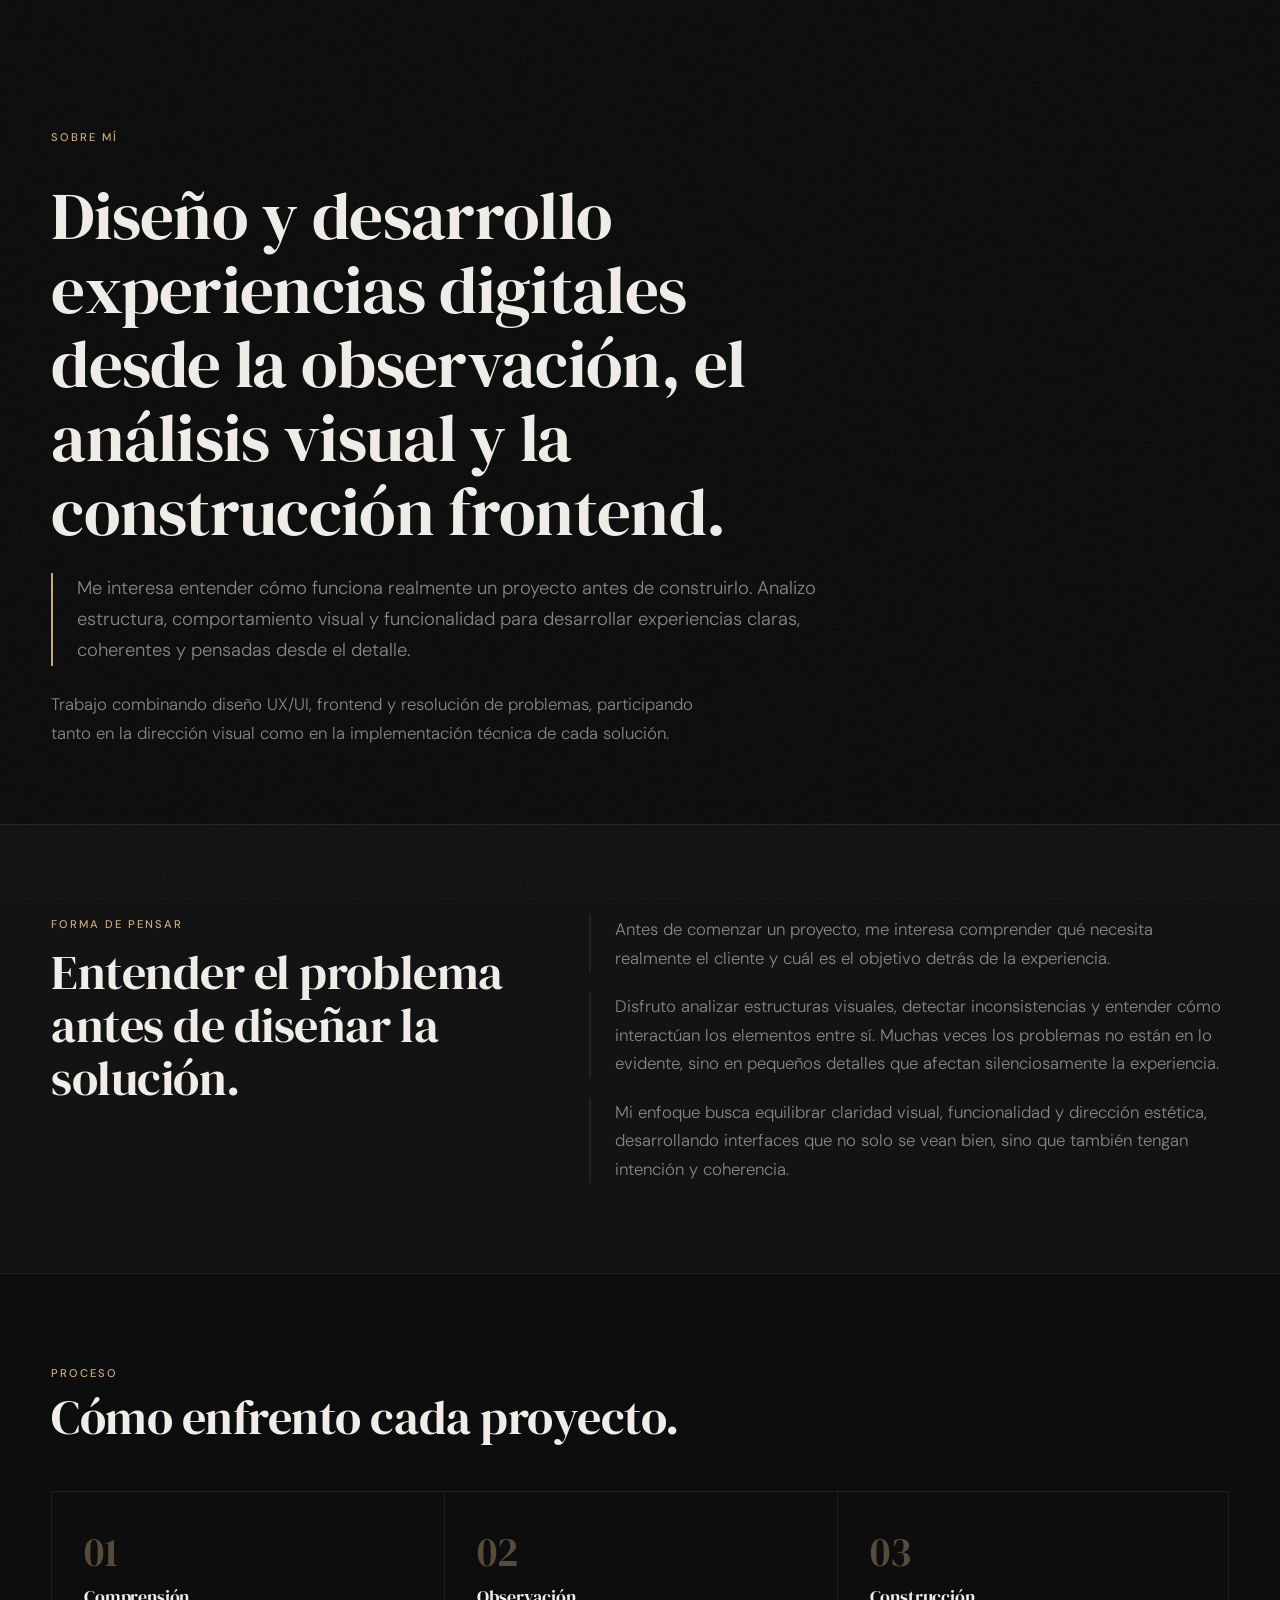
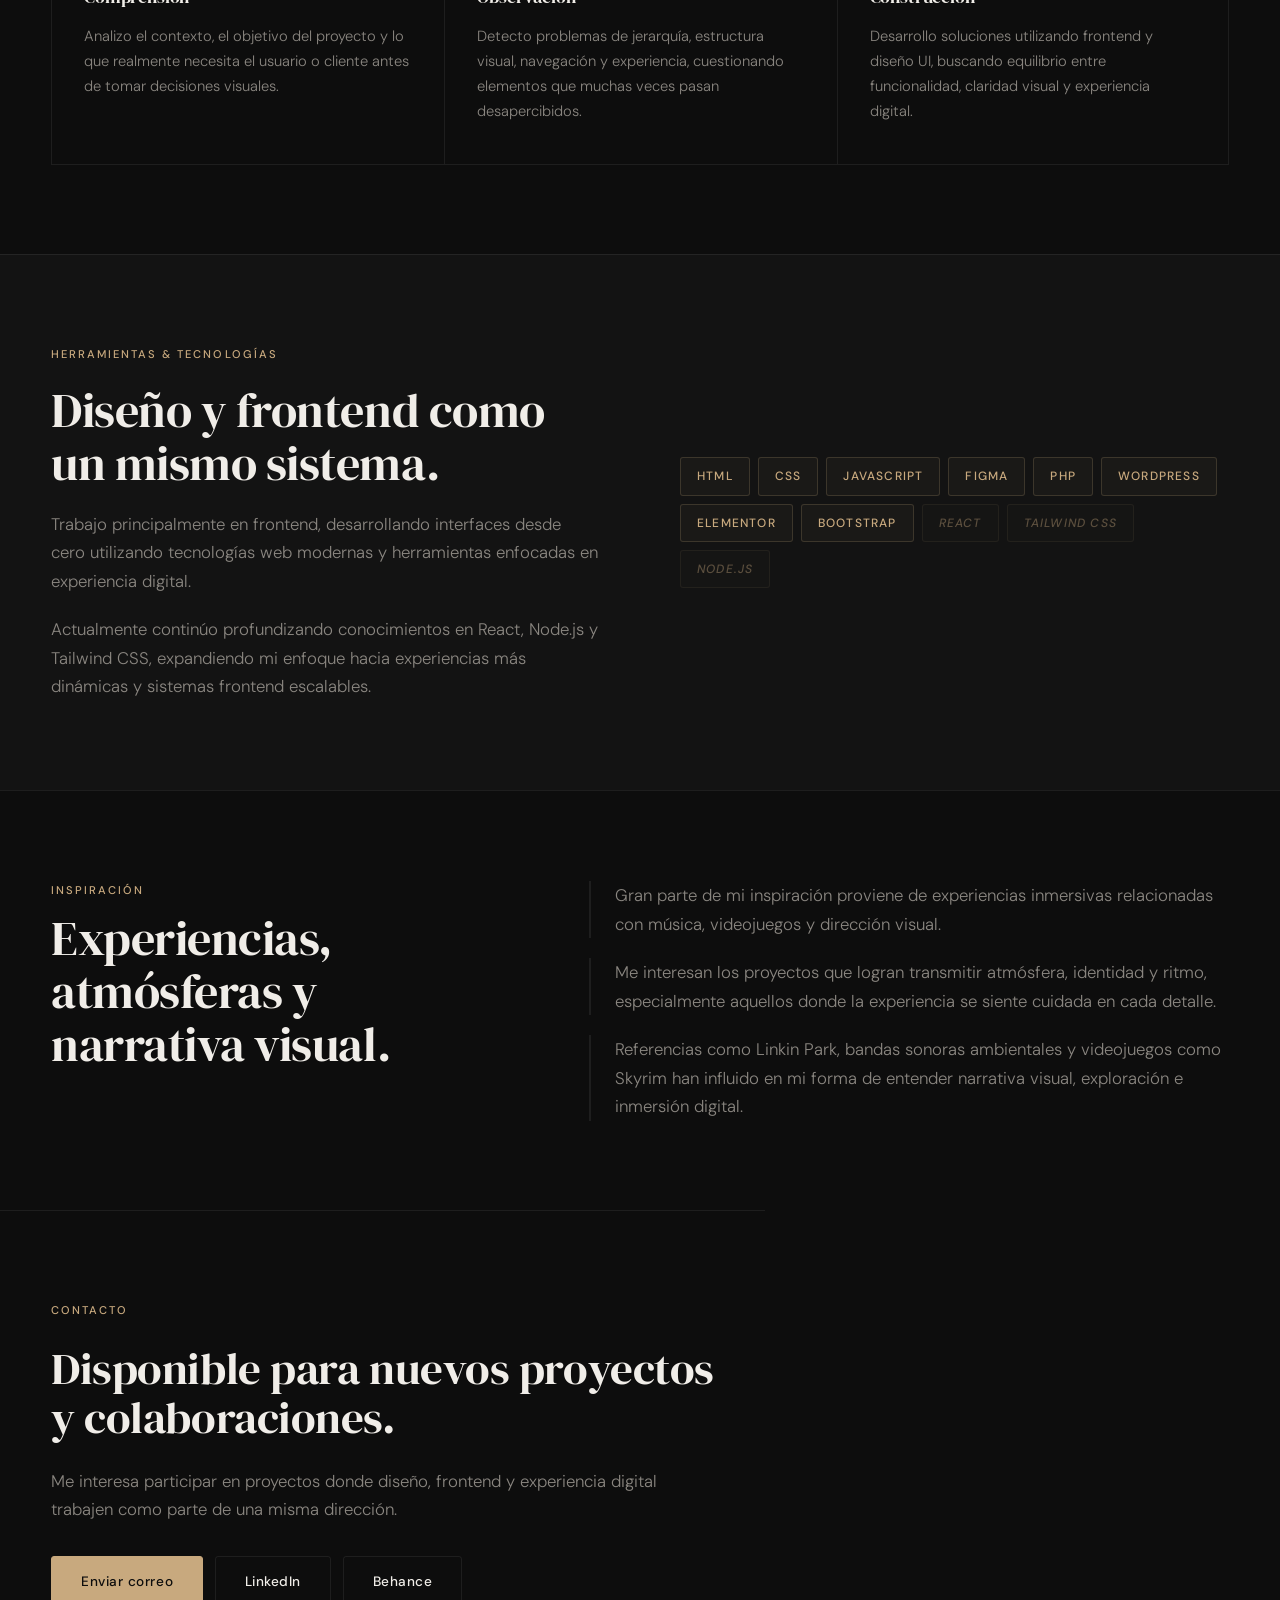
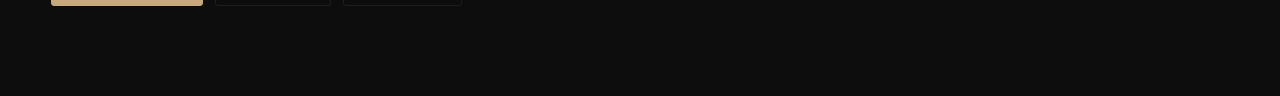
==== about.html @ ab111e28 "about" ====
<!DOCTYPE html>
<html lang="es">

<head>
    <meta charset="UTF-8">
    <meta name="viewport" content="width=device-width, initial-scale=1.0">
    <title>Sobre mí — Tu nombre</title>
    <link rel="preconnect" href="https://fonts.googleapis.com">
    <link rel="stylesheet" href="styles.css">
</head>

<body>

    <!-- NAV (el tuyo) -->

    <main class="about-page">

        <!-- ── HERO ───────────────────────────────────── -->
        <section class="about-hero">
            <div class="about-hero-top">
                <p class="small reveal">Sobre mí</p>
            </div>
            <div class="about-hero-grid">
                <div class="about-hero-content reveal" data-delay="1">
                    <h1>
                        Diseño y desarrollo experiencias digitales desde la observación,
                        el análisis visual y la construcción frontend.
                    </h1>
                    <p class="about-intro">
                        Me interesa entender cómo funciona realmente un proyecto antes de construirlo.
                        Analizo estructura, comportamiento visual y funcionalidad para desarrollar
                        experiencias claras, coherentes y pensadas desde el detalle.
                    </p>
                    <p>
                        Trabajo combinando diseño UX/UI, frontend y resolución de problemas,
                        participando tanto en la dirección visual como en la implementación técnica
                        de cada solución.
                    </p>
                </div>
            </div>
        </section>

        <!-- ── MANIFESTO ──────────────────────────────── -->
        <section class="about-manifesto section-wide">
            <div class="manifesto-grid">
                <div class="manifesto-left reveal">
                    <p class="small">Forma de pensar</p>
                    <h2>Entender el problema antes de diseñar la solución.</h2>
                </div>
                <div class="manifesto-right reveal" data-delay="2">
                    <p>
                        Antes de comenzar un proyecto, me interesa comprender qué necesita realmente
                        el cliente y cuál es el objetivo detrás de la experiencia.
                    </p>
                    <p>
                        Disfruto analizar estructuras visuales, detectar inconsistencias y entender
                        cómo interactúan los elementos entre sí. Muchas veces los problemas no están
                        en lo evidente, sino en pequeños detalles que afectan silenciosamente la experiencia.
                    </p>
                    <p>
                        Mi enfoque busca equilibrar claridad visual, funcionalidad y dirección estética,
                        desarrollando interfaces que no solo se vean bien, sino que también tengan
                        intención y coherencia.
                    </p>
                </div>
            </div>
        </section>

        <!-- ── PROCESO ────────────────────────────────── -->
        <section class="about-process section-wide">
            <div class="process-header reveal">
                <p class="small">Proceso</p>
                <h2>Cómo enfrento cada proyecto.</h2>
            </div>
            <div class="process-grid">
                <div class="process-card reveal">
                    <span class="process-number">01</span>
                    <h3>Comprensión</h3>
                    <p>
                        Analizo el contexto, el objetivo del proyecto y lo que realmente necesita
                        el usuario o cliente antes de tomar decisiones visuales.
                    </p>
                </div>
                <div class="process-card reveal" data-delay="1">
                    <span class="process-number">02</span>
                    <h3>Observación</h3>
                    <p>
                        Detecto problemas de jerarquía, estructura visual, navegación y experiencia,
                        cuestionando elementos que muchas veces pasan desapercibidos.
                    </p>
                </div>
                <div class="process-card reveal" data-delay="2">
                    <span class="process-number">03</span>
                    <h3>Construcción</h3>
                    <p>
                        Desarrollo soluciones utilizando frontend y diseño UI, buscando equilibrio
                        entre funcionalidad, claridad visual y experiencia digital.
                    </p>
                </div>
            </div>
        </section>

        <!-- ── TECH ───────────────────────────────────── -->
        <section class="about-tech section-wide">
            <div class="tech-layout">
                <div class="tech-copy reveal">
                    <p class="small">Herramientas & tecnologías</p>
                    <h2>Diseño y frontend como un mismo sistema.</h2>
                    <p>
                        Trabajo principalmente en frontend, desarrollando interfaces desde cero
                        utilizando tecnologías web modernas y herramientas enfocadas en experiencia digital.
                    </p>
                    <p>
                        Actualmente continúo profundizando conocimientos en React, Node.js y Tailwind CSS,
                        expandiendo mi enfoque hacia experiencias más dinámicas y sistemas frontend escalables.
                    </p>
                </div>
                <div class="tech-stack reveal" data-delay="2">
                    <div class="tech-item">HTML</div>
                    <div class="tech-item">CSS</div>
                    <div class="tech-item">JavaScript</div>
                    <div class="tech-item">Figma</div>
                    <div class="tech-item">PHP</div>
                    <div class="tech-item">WordPress</div>
                    <div class="tech-item">Elementor</div>
                    <div class="tech-item">Bootstrap</div>
                    <div class="tech-item tech-item--soon">React</div>
                    <div class="tech-item tech-item--soon">Tailwind CSS</div>
                    <div class="tech-item tech-item--soon">Node.js</div>
                </div>
            </div>
        </section>

        <!-- ── INSPIRACIÓN ────────────────────────────── -->
        <section class="about-inspiration section-wide">
            <div class="inspiration-grid">
                <div class="inspiration-copy reveal">
                    <p class="small">Inspiración</p>
                    <h2>Experiencias, atmósferas y narrativa visual.</h2>
                </div>
                <div class="inspiration-text reveal" data-delay="2">
                    <p>
                        Gran parte de mi inspiración proviene de experiencias inmersivas relacionadas
                        con música, videojuegos y dirección visual.
                    </p>
                    <p>
                        Me interesan los proyectos que logran transmitir atmósfera, identidad y ritmo,
                        especialmente aquellos donde la experiencia se siente cuidada en cada detalle.
                    </p>
                    <p>
                        Referencias como Linkin Park, bandas sonoras ambientales y videojuegos como Skyrim
                        han influido en mi forma de entender narrativa visual, exploración e inmersión digital.
                    </p>
                </div>
            </div>
        </section>

        <!-- ── CONTACTO ───────────────────────────────── -->
        <section class="about-contact section-narrow" id="contacto">
            <p class="small reveal">Contacto</p>
            <h2 class="reveal" data-delay="1">
                Disponible para nuevos proyectos y colaboraciones.
            </h2>
            <p class="reveal" data-delay="2">
                Me interesa participar en proyectos donde diseño, frontend y experiencia digital
                trabajen como parte de una misma dirección.
            </p>
            <div class="contact-links reveal" data-delay="3">
                <a href="mailto:tuemail@mail.com" class="btn">Enviar correo</a>
                <a href="#" class="btn btn-ghost">LinkedIn</a>
                <a href="#" class="btn btn-ghost">Behance</a>
            </div>
        </section>

    </main>

    <!-- FOOTER (el tuyo) -->

    <script src="about.js"></script>
    <script src="script.js"></script>
</body>

</html>
---- styles.css ----
@import url('https://fonts.googleapis.com/css2?family=DM+Sans:ital,opsz,wght@0,9..40,300;0,9..40,400;0,9..40,500;1,9..40,300&family=DM+Serif+Display:ital@0;1&display=swap');

/* ── TOKENS ─────────────────────────────────────────── */
:root {
    --bg: #0d0d0d;
    --surface: #131313;
    --surface-2: #1a1a1a;
    --border: rgba(255, 255, 255, 0.07);
    --text: #f0ede8;
    --text-muted: #8a8680;
    --text-dim: #4a4745;
    --accent: #d4c5a9;
    /* warm parchment */
    --accent-2: #c8a97e;
    /* gold */
    --accent-hot: #e8d5a3;
    --serif: 'DM Serif Display', Georgia, serif;
    --sans: 'DM Sans', system-ui, sans-serif;
    --gap: clamp(4rem, 8vw, 9rem);
    --container: min(1200px, 92vw);
    --radius: 3px;
    --ease: cubic-bezier(0.16, 1, 0.3, 1);
}

/* ── RESET ───────────────────────────────────────────── */
*,
*::before,
*::after {
    box-sizing: border-box;
    margin: 0;
    padding: 0;
}

html {
    font-size: 16px;
    scroll-behavior: smooth;
    -webkit-font-smoothing: antialiased;
}

body {
    background-color: var(--bg);
    color: var(--text);
    font-family: var(--sans);
    font-weight: 300;
    line-height: 1.7;
    overflow-x: hidden;
}

/* Grain overlay — adds tactile depth */
body::before {
    content: '';
    position: fixed;
    inset: 0;
    background-image: url("data:image/svg+xml,%3Csvg viewBox='0 0 256 256' xmlns='http://www.w3.org/2000/svg'%3E%3Cfilter id='noise'%3E%3CfeTurbulence type='fractalNoise' baseFrequency='0.9' numOctaves='4' stitchTiles='stitch'/%3E%3C/filter%3E%3Crect width='100%25' height='100%25' filter='url(%23noise)' opacity='1'/%3E%3C/svg%3E");
    opacity: 0.028;
    pointer-events: none;
    z-index: 9999;
}

/* ── TYPOGRAPHY ──────────────────────────────────────── */
h1,
h2,
h3 {
    font-family: var(--serif);
    font-weight: 400;
    line-height: 1.1;
    letter-spacing: -0.01em;
}

h1 {
    font-size: clamp(2.4rem, 5.5vw, 4.2rem);
    color: var(--text);
}

h2 {
    font-size: clamp(2rem, 4vw, 3rem);
    color: var(--text);
}

h3 {
    font-size: clamp(1.4rem, 2.5vw, 1.9rem);
}

p {
    font-size: clamp(0.95rem, 1.5vw, 1.05rem);
    color: var(--text-muted);
    max-width: 60ch;
}

.small {
    font-family: var(--sans);
    font-size: 0.7rem;
    font-weight: 500;
    letter-spacing: 0.18em;
    text-transform: uppercase;
    color: var(--accent-2);
}

a {
    color: inherit;
    text-decoration: none;
}

/* ── BUTTONS ─────────────────────────────────────────── */
.btn {
    display: inline-flex;
    align-items: center;
    gap: 0.5rem;
    padding: 0.8rem 1.8rem;
    font-family: var(--sans);
    font-size: 0.85rem;
    font-weight: 500;
    letter-spacing: 0.04em;
    background: var(--accent-2);
    color: var(--bg);
    border: 1px solid var(--accent-2);
    border-radius: var(--radius);
    cursor: pointer;
    transition: background 0.25s var(--ease), color 0.25s var(--ease), transform 0.2s var(--ease), box-shadow 0.25s var(--ease);
    white-space: nowrap;
    cursor: none;
}

.btn:hover {
    background: var(--accent-hot);
    border-color: var(--accent-hot);
    transform: translateY(-1px);
    box-shadow: 0 8px 24px rgba(200, 169, 126, 0.2);
}

.btn-ghost {
    background: transparent;
    color: var(--text);
    border-color: var(--border);
}

.btn-ghost:hover {
    background: var(--surface-2);
    border-color: var(--text-dim);
    color: var(--text);
    box-shadow: none;
}

/* ── HERO ────────────────────────────────────────────── */
.hero {
    min-height: 100svh;
    display: grid;
    grid-template-columns: 1fr 1fr;
    align-items: center;
    gap: 4rem;
    padding: clamp(5rem, 10vh, 8rem) calc((100vw - var(--container)) / 2);
    padding-left: max(4vw, calc((100vw - var(--container)) / 2));
    padding-right: max(4vw, calc((100vw - var(--container)) / 2));
    position: relative;
    overflow: hidden;
}

/* Subtle radial glow top-left */
.hero::after {
    content: '';
    position: absolute;
    top: -20%;
    left: -10%;
    width: 70%;
    height: 70%;
    background: radial-gradient(ellipse at center, rgba(200, 169, 126, 0.06) 0%, transparent 65%);
    pointer-events: none;
}

.hero-left {
    display: flex;
    flex-direction: column;
    gap: 2rem;
    position: relative;
    z-index: 1;
    animation: fadeUp 0.9s var(--ease) both;
}

.tag {
    display: inline-block;
    font-size: 0.72rem;
    font-weight: 500;
    letter-spacing: 0.14em;
    text-transform: uppercase;
    color: var(--accent-2);
    padding: 0.4rem 0.9rem;
    border: 1px solid rgba(200, 169, 126, 0.3);
    border-radius: 2px;
    width: fit-content;
    animation: fadeUp 0.9s 0.1s var(--ease) both;
}

.hero-left h1 {
    animation: fadeUp 0.9s 0.2s var(--ease) both;
}

/* The → arrow in h1 — accent color */
.hero-left h1 .arrow,
.hero h1 {
    color: var(--text);
}

.hero-desc {
    font-size: clamp(0.95rem, 1.4vw, 1.05rem);
    line-height: 1.75;
    color: var(--text-muted);
    max-width: 48ch;
    animation: fadeUp 0.9s 0.3s var(--ease) both;
}

.hero-cta {
    display: flex;
    flex-wrap: wrap;
    gap: 0.75rem;
    animation: fadeUp 0.9s 0.4s var(--ease) both;
}

/* Hero right — abstract visual grid */

/* =========================================
   HERO RIGHT
========================================= */

.hero-right {
    position: relative;
    height: 520px;

    display: flex;
    align-items: center;
    justify-content: center;

    overflow: hidden;
}

/* =========================================
   SYSTEM CONTAINER
========================================= */

.hero-system {
    position: relative;

    width: 100%;
    max-width: 560px;
    height: 460px;

    border: 1px solid rgba(255, 255, 255, .06);

    background:
        linear-gradient(180deg,
            rgba(255, 255, 255, .02),
            rgba(255, 255, 255, .005));

    overflow: hidden;

    cursor: pointer;

    transition:
        border-color .8s ease,
        background .8s ease;
}

/* =========================================
   GRID
========================================= */

.system-grid {
    position: absolute;
    inset: 0;

    background:
        linear-gradient(var(--border) 1px, transparent 1px),
        linear-gradient(90deg, var(--border) 1px, transparent 1px);

    background-size: 42px 42px;

    opacity: .18;

    transition: opacity .8s ease;
    cursor: none;
}

/* =========================================
   GUIDES
========================================= */

.guide {
    position: absolute;

    opacity: 0;

    transition:
        opacity .8s ease,
        transform .8s ease;
}

/* HORIZONTAL */

.horizontal {
    top: 92px;
    left: 0;

    width: 100%;
    height: 1px;

    background:
        linear-gradient(90deg,
            transparent,
            rgba(200, 169, 126, .5),
            transparent);

    transform: scaleX(.3);
}

/* VERTICAL */

.vertical {
    top: 0;
    left: 52%;

    width: 1px;
    height: 100%;

    background:
        linear-gradient(transparent,
            rgba(200, 169, 126, .45),
            transparent);

    transform: scaleY(.3);
}

/* =========================================
   MODULES
========================================= */

.module {
    position: absolute;

    border: 1px solid rgba(255, 255, 255, .09);

    background:
        linear-gradient(180deg,
            rgba(255, 255, 255, .04),
            rgba(255, 255, 255, .015));

    backdrop-filter: blur(10px);

    box-shadow:
        0 20px 40px rgba(0, 0, 0, .25);

    transition:
        transform 1s cubic-bezier(.22, 1, .36, 1),
        width 1s cubic-bezier(.22, 1, .36, 1),
        height 1s cubic-bezier(.22, 1, .36, 1),
        border-color .8s ease,
        opacity .8s ease;
}

/* INTERNAL UI LINE */

.module span {
    position: absolute;

    left: 14px;
    right: 14px;
    top: 16px;

    height: 1px;

    background: rgba(255, 255, 255, .12);
}

/* =========================================
   CHAOTIC STATE
========================================= */

/* MAIN BLOCK */

.module-1 {
    width: 260px;
    height: 90px;

    top: 70px;
    left: 80px;

    transform:
        rotate(-11deg) translate(30px, -10px);
    cursor: none;
}

/* FLOATING CARD */

.module-2 {
    width: 150px;
    height: 60px;

    top: 210px;
    left: 320px;

    transform:
        rotate(14deg) translate(20px, -25px);
    cursor: none;
}

/* BROKEN SIDEBAR */

.module-3 {
    width: 90px;
    height: 220px;

    top: 120px;
    left: 120px;

    transform:
        rotate(8deg) translate(-20px, 30px);
    cursor: none;
}

/* RANDOM ELEMENT */

.module-4 {
    width: 200px;
    height: 70px;

    bottom: 50px;
    right: 90px;

    transform:
        rotate(-16deg) translate(20px, 20px);
    cursor: none;
}

/* =========================================
   LABEL
========================================= */

.system-label {
    position: absolute;

    bottom: 24px;
    left: 24px;

    font-size: .72rem;
    letter-spacing: .18em;

    color: rgba(255, 255, 255, .2);

    font-family: monospace;

    opacity: 0;

    transform: translateY(10px);

    transition:
        opacity .8s ease,
        transform .8s ease;
    cursor: none;
}

/* =========================================
   HOVER = STRUCTURE FOUND
========================================= */

.hero-system:hover {
    border-color: rgba(200, 169, 126, .15);

    background:
        linear-gradient(180deg,
            rgba(255, 255, 255, .03),
            rgba(255, 255, 255, .01));
}

/* GRID STRONGER */

.hero-system:hover .system-grid {
    opacity: .42;
}

/* GUIDES APPEAR */

.hero-system:hover .guide {
    opacity: 1;
}

.hero-system:hover .horizontal {
    transform: scaleX(1);
}

.hero-system:hover .vertical {
    transform: scaleY(1);
}

/* =========================================
   ORDERED STATE
========================================= */

/* HEADER */

.hero-system:hover .module-1 {
    width: 320px;
    height: 70px;

    top: 60px;
    left: 60px;

    transform:
        rotate(0deg) translate(0, 0);
}

/* CONTENT */

.hero-system:hover .module-2 {
    width: 220px;
    height: 120px;

    top: 170px;
    left: 180px;

    transform:
        rotate(0deg) translate(0, 0);
}

/* SIDEBAR */

.hero-system:hover .module-3 {
    width: 90px;
    height: 220px;

    top: 133px;
    left: 60px;

    transform:
        rotate(0deg) translate(0, 0);
}

/* FOOTER */

.hero-system:hover .module-4 {
    width: 340px;
    height: 50px;

    bottom: 60px;
    left: 60px;

    transform:
        rotate(0deg) translate(0, 0);
}

/* CLEAN STRUCTURE */

.hero-system:hover .module {
    border-color: rgba(200, 169, 126, .18);
}

/* LABEL */

.hero-system:hover .system-label {
    opacity: 1;
    transform: translateY(0);
}

/* =========================================
   GLOW
========================================= */

.hero-system::before {
    content: '';

    position: absolute;

    width: 320px;
    height: 320px;

    top: 50%;
    left: 50%;

    transform: translate(-50%, -50%);

    background:
        radial-gradient(rgba(200, 169, 126, .08),
            transparent 72%);

    filter: blur(50px);

    pointer-events: none;
}

/* ── STATEMENT ───────────────────────────────────────── */
.statement {
    padding: clamp(4rem, 6vw, 6rem) max(4vw, calc((100vw - var(--container)) / 2));
    border-top: 1px solid var(--border);
    border-bottom: 1px solid var(--border);
    position: relative;
    overflow: hidden;
}

.statement::before {
    content: '"';
    position: absolute;
    left: max(2vw, calc((100vw - var(--container)) / 2));
    top: -0.5rem;
    font-family: var(--serif);
    font-size: 12rem;
    color: var(--surface-2);
    line-height: 1;
    pointer-events: none;
    z-index: 0;
}

.statement p {
    font-family: var(--serif);
    font-style: italic;
    font-size: clamp(1.6rem, 3.5vw, 2.6rem);
    color: var(--text);
    max-width: 49ch;
    line-height: 1.3;
    position: relative;
    z-index: 1;
}

/* ── CASES ───────────────────────────────────────────── */
/* ── CASES ───────────────────────────────────────────── */
.cases {
    padding: var(--gap) max(4vw, calc((100vw - var(--container)) / 2));
}

.cases-header {
    display: flex;
    flex-direction: column;
    gap: 0.5rem;
    margin-bottom: 3.5rem;
    padding-bottom: 2rem;
    border-bottom: 1px solid var(--border);
}

.case {
    display: grid;
    grid-template-columns: 1fr 2fr 1fr;
    align-items: center;
    gap: 2rem;
    padding: 3rem 0;
    border-bottom: 1px solid var(--border);
    cursor: default;
    transition: background 0.25s var(--ease);
    position: relative;
    cursor: none;
}

.case::before {
    content: '';
    position: absolute;
    inset: 0;
    background: linear-gradient(90deg, transparent, var(--surface) 30%, var(--surface) 70%, transparent);
    opacity: 0;
    transition: opacity 0.3s var(--ease);
    pointer-events: none;
}

.case:hover::before {
    opacity: 1;
}

/* ── META ──────────────────────────────────────────────── */
.case-meta {
    display: flex;
    flex-direction: column;
    gap: 0.5rem;
}

.case-tag {
    font-size: 0.68rem;
    font-weight: 500;
    letter-spacing: 0.14em;
    text-transform: uppercase;
    color: var(--text-dim);
}

.case-meta h3 {
    color: var(--text);
    transition: color 0.2s;
}

.case:hover .case-meta h3 {
    color: var(--accent-2);
}

/* ── VISUAL (cover + desc) ─────────────────────────────── */
.case-visual {
    display: flex;
    flex-direction: column;
    gap: 1rem;
}

/* Portada */
.case-cover {
    width: 100%;
    aspect-ratio: 16 / 7;
    overflow: hidden;
    border: 1px solid var(--border);
    opacity: 0.7;
    transition: opacity 0.4s var(--ease);
}

.case-cover img {
    width: 100%;
    height: 100%;
    object-fit: cover;
    display: block;
    transition: transform 0.6s var(--ease), filter 0.4s var(--ease);
    filter: grayscale(20%);
    cursor: none;
}

.case:hover .case-cover {
    opacity: 1;
}

.case:hover .case-cover img {
    transform: scale(1.03);
    filter: grayscale(0%);
}

/* Descripción */
.case-desc p {
    font-size: 0.95rem;
    line-height: 1.65;
    color: var(--text-muted);
    max-width: 45ch;
}

/* ── LINK ──────────────────────────────────────────────── */
.case-link {
    text-align: right;
}

.case-link a {
    font-size: 0.88rem;
    font-weight: 500;
    color: var(--text-muted);
    letter-spacing: 0.04em;
    position: relative;
    transition: color 0.2s var(--ease);
    padding-bottom: 2px;
    cursor: none;
}

.case-link a::after {
    content: '';
    position: absolute;
    bottom: 0;
    left: 0;
    width: 0;
    height: 1px;
    background: var(--accent-2);
    transition: width 0.3s var(--ease);
}

.case:hover .case-link a {
    color: var(--accent-2);
}

.case:hover .case-link a::after {
    width: 100%;
}

/* ── COUNTERS ──────────────────────────────────────────── */
.cases article:nth-child(2) .case-tag::before {
    content: '01 · ';
}

.cases article:nth-child(3) .case-tag::before {
    content: '02 · ';
}

.cases article:nth-child(4) .case-tag::before {
    content: '03 · ';
}

.cases article:nth-child(5) .case-tag::before {
    content: '04 · ';
}


/* ── PROFILE (unifica about / method / skills / contact) ── */

.profile {
    padding: var(--gap) max(4vw, calc((100vw - var(--container)) / 2));
    border-top: 1px solid var(--border);
}

/* ── GRID BENTO ─────────────────────────────────────────── */
.profile-grid {
    display: grid;
    grid-template-columns: 1.4fr 1fr;
    grid-template-rows: auto auto;
    gap: 1px;
    /* gap = borde compartido */
    border: 1px solid var(--border);
}

.profile-card {
    padding: 2rem;
    border: 0 solid var(--border);
    position: relative;
    transition: background 0.25s var(--ease);
}

.profile-card:hover {
    background: var(--surface);
}

/* Separadores internos via outline en lugar de margin/gap */
.profile-bio {
    border-right: 1px solid var(--border);
    border-bottom: 1px solid var(--border);
}

.profile-method {
    border-bottom: 1px solid var(--border);
}

.profile-skills {
    border-right: 1px solid var(--border);
}

/* profile-contact: sin borde extra, queda en esquina inferior derecha */

/* ── LABEL PEQUEÑO ──────────────────────────────────────── */
.card-label {
    display: block;
    font-size: 0.68rem;
    font-weight: 500;
    letter-spacing: 0.14em;
    text-transform: uppercase;
    color: var(--text-dim);
    margin-bottom: 0.5rem;
}

/* ── TIPOGRAFÍA INTERNA ─────────────────────────────────── */
.profile-card h2 {
    margin-bottom: 1rem;
}

.profile-card h3 {
    margin-bottom: 0.75rem;
}

.profile-card p {
    font-size: 0.95rem;
    line-height: 1.7;
    color: var(--text-muted);
    max-width: 44ch;
}

.profile-card p+p {
    margin-top: 0.75rem;
}

/* ── LINK DE TARJETA ────────────────────────────────────── */
.card-link {
    display: inline-block;
    margin-top: 1.25rem;
    font-size: 0.82rem;
    font-weight: 500;
    letter-spacing: 0.04em;
    color: var(--text-muted);
    position: relative;
    padding-bottom: 2px;
    transition: color 0.2s var(--ease);
    cursor: none;
}

.card-link::after {
    content: '';
    position: absolute;
    bottom: 0;
    left: 0;
    width: 0;
    height: 1px;
    background: var(--accent-2);
    transition: width 0.3s var(--ease);
}

.profile-card:hover .card-link {
    color: var(--accent-2);
}

.profile-card:hover .card-link::after {
    width: 100%;
}

/* ── SKILLS LIST ────────────────────────────────────────── */
.profile-skills-list {
    list-style: none;
    display: flex;
    flex-wrap: wrap;
    gap: 0.5rem;
    margin-top: 0.5rem;
}

.profile-skills-list li {
    font-size: 0.75rem;
    font-weight: 500;
    letter-spacing: 0.1em;
    text-transform: uppercase;
    color: var(--accent-2);
    padding: 0.4rem 0.9rem;
    border: 1px solid rgba(200, 169, 126, 0.2);
    border-radius: var(--radius);
    background: rgba(200, 169, 126, 0.04);
    transition: background 0.2s, border-color 0.2s;
}

.profile-skills-list li:hover {
    background: rgba(200, 169, 126, 0.1);
    border-color: rgba(200, 169, 126, 0.5);
}

/* Skills "próximamente" — tono más apagado */
.profile-skills-soon li {
    opacity: 0.5;
    font-style: italic;
}

/* ── CONTACT ────────────────────────────────────────────── */
.profile-contact-links {
    display: flex;
    flex-wrap: wrap;
    gap: 0.75rem;
    margin-top: 1.25rem;
}

/* ── RESPONSIVE ─────────────────────────────────────────── */
@media (max-width: 720px) {
    .profile-grid {
        grid-template-columns: 1fr;
    }

    .profile-bio,
    .profile-method,
    .profile-skills {
        border-right: none;
        border-bottom: 1px solid var(--border);
    }
}


/* ── SCROLL REVEAL ───────────────────────────────────── */
.reveal {
    opacity: 0;
    transform: translateY(24px);
    transition: opacity 0.7s var(--ease), transform 0.7s var(--ease);
}

.reveal.visible {
    opacity: 1;
    transform: none;
}

/* ── ANIMATIONS ──────────────────────────────────────── */
@keyframes fadeUp {
    from {
        opacity: 0;
        transform: translateY(20px);
    }

    to {
        opacity: 1;
        transform: none;
    }
}

@keyframes fadeIn {
    from {
        opacity: 0;
    }

    to {
        opacity: 1;
    }
}

@keyframes float {

    0%,
    100% {
        transform: rotate(6deg) translateY(0);
    }

    50% {
        transform: rotate(6deg) translateY(-10px);
    }
}

@keyframes pulse {

    0%,
    100% {
        opacity: 1;
        transform: scale(1);
    }

    50% {
        opacity: 0.4;
        transform: scale(0.75);
    }
}

/* ── SELECTION ───────────────────────────────────────── */
::selection {
    background: rgba(200, 169, 126, 0.25);
    color: var(--text);
}

/* ── SCROLLBAR ───────────────────────────────────────── */
::-webkit-scrollbar {
    width: 6px;
}

::-webkit-scrollbar-track {
    background: var(--bg);
}

::-webkit-scrollbar-thumb {
    background: var(--surface-2);
    border-radius: 3px;
}

::-webkit-scrollbar-thumb:hover {
    background: var(--text-dim);
}

/* ── RESPONSIVE ──────────────────────────────────────── */
@media (max-width: 900px) {
    .hero {
        grid-template-columns: 1fr;
        min-height: auto;
        padding-top: 6rem;
    }

    .hero-right {
        display: none;
    }

    .case {
        grid-template-columns: 1fr;
        gap: 0.75rem;
    }

    .case-link {
        text-align: left;
    }

    .about-inner,
    .method-inner {
        grid-template-columns: 1fr;
        gap: 2rem;
    }

    .about-left {
        position: static;
    }
}

@media (max-width: 560px) {
    .hero-cta {
        flex-direction: column;
    }

    .contact-links {
        flex-direction: column;
    }

    .btn {
        justify-content: center;
    }
}


/* =========================================
   CREDITS TRIGGER
========================================= */

.credits-trigger-wrap {
    width: 100%;
    display: flex;
    justify-content: center;
    padding: 6rem 0 2rem;
}

.credits-trigger {
    background: none;
    border: none;

    color: var(--text-dim);

    font-family: var(--sans);
    font-size: 0.72rem;
    font-weight: 500;

    letter-spacing: 0.18em;
    text-transform: uppercase;

    cursor: pointer;

    transition:
        color .4s var(--ease),
        transform .4s var(--ease);
    cursor: none;
}

.credits-trigger:hover {
    color: var(--accent-2);
    transform: translateY(-2px);
}

/* =========================================
   MODAL
========================================= */

.credits-modal {
    position: fixed;
    inset: 0;

    background: rgba(8, 8, 8, .96);

    backdrop-filter: blur(14px);

    z-index: 99999;

    overflow: hidden;

    opacity: 0;
    visibility: hidden;
    pointer-events: none;

    transition:
        opacity .7s var(--ease),
        visibility .7s var(--ease);
}

.credits-modal.active {
    opacity: 1;
    visibility: visible;
    pointer-events: auto;
}

/* =========================================
   CLOSE BUTTON
========================================= */

.credits-close {
    position: absolute;

    top: 2rem;
    right: 2rem;

    width: 42px;
    height: 42px;

    display: grid;
    place-items: center;

    border: 1px solid var(--border);

    background: rgba(255, 255, 255, .02);

    color: var(--text-muted);

    border-radius: 50%;

    font-size: .9rem;

    cursor: pointer;

    transition:
        border-color .35s var(--ease),
        color .35s var(--ease),
        background .35s var(--ease),
        transform .35s var(--ease);

    z-index: 10;
}

.credits-close:hover {
    color: var(--text);

    border-color: rgba(200, 169, 126, .25);

    background: rgba(255, 255, 255, .04);

    transform: rotate(90deg);
}

/* =========================================
   SCROLL WRAPPER
========================================= */

.credits-scroll {
    position: absolute;

    left: 50%;
    bottom: -140%;

    width: min(760px, 90vw);

    transform: translateX(-50%);

    text-align: center;

    animation: none;
}

.credits-modal.active .credits-scroll {
    animation: creditsRoll 100s linear forwards;
}

/* =========================================
   BLOCKS
========================================= */

.credits-block {
    margin-bottom: 9rem;

    display: flex;
    flex-direction: column;

    align-items: center;
    justify-content: center;

    text-align: center;

}

/* =========================================
   TYPOGRAPHY
========================================= */

.credits-small {
    margin-bottom: 1.5rem;

    color: var(--accent-2);

    font-size: 0.72rem;
    font-weight: 500;

    letter-spacing: 0.18em;
    text-transform: uppercase;
}

.credits-name {
    font-size: clamp(3rem, 7vw, 5.5rem);

    line-height: .95;

    color: var(--text);

    margin-bottom: 1rem;
}

/* ROLES */

.credits-role {
    color: var(--text-muted);

    font-size: clamp(1.2rem, 2vw, 1.7rem);

    line-height: 1.9;

    letter-spacing: -0.02em;
}

/* SECTION TITLE */

.credits-title {
    margin-bottom: 2rem;

    color: var(--accent-2);

    font-size: 0.72rem;
    font-weight: 500;

    letter-spacing: 0.18em;
    text-transform: uppercase;
}

/* TEXT */

.credits-text {
    max-width: 620px;

    margin: 0 auto 1.5rem;

    color: var(--text-muted);

    font-size: clamp(1rem, 1.5vw, 1.2rem);

    line-height: 2;
}

/* END */

.credits-ending {
    color: var(--text);

    font-size: clamp(1.6rem, 3vw, 2.3rem);

    letter-spacing: -0.03em;
}

/* =========================================
   CINEMATIC FADE
========================================= */

.credits-modal::before,
.credits-modal::after {
    content: '';

    position: absolute;
    left: 0;

    width: 100%;
    height: 180px;

    z-index: 2;

    pointer-events: none;
}

.credits-modal::before {
    top: 0;

    background:
        linear-gradient(to bottom,
            rgba(8, 8, 8, 1),
            transparent);
}

.credits-modal::after {
    bottom: 0;

    background:
        linear-gradient(to top,
            rgba(8, 8, 8, 1),
            transparent);
}

/* =========================================
   ANIMATION
========================================= */

@keyframes creditsRoll {

    0% {
        transform:
            translateX(-50%) translateY(0);
    }

    100% {
        transform:
            translateX(-50%) translateY(-320%);
    }
}

/* =========================================
   MOBILE
========================================= */

@media (max-width:768px) {

    .credits-close {
        top: 1.25rem;
        right: 1.25rem;
    }

    .credits-block {
        margin-bottom: 7rem;
    }

    .credits-modal.active .credits-scroll {
        animation-duration: 80s;
    }

}

/* ── PAGE HERO ───────────────────────────────────────────── */

.page-hero {
    padding: clamp(5rem, 9vw, 8rem) max(4vw, calc((100vw - var(--container)) / 2)) 4rem;
    border-bottom: 1px solid var(--border);
}

.page-hero-inner {
    display: flex;
    flex-direction: column;
    gap: 0.75rem;
}

/* ── PAGE SECTIONS ───────────────────────────────────────── */

.page-section {
    padding: clamp(3.5rem, 6vw, 6rem) max(4vw, calc((100vw - var(--container)) / 2));
    border-bottom: 1px solid var(--border);
}

/* Fondo alternado en pares para separar visualmente las secciones */
.page-section:nth-child(even) {
    background: var(--surface);
}

.page-section-inner {
    display: grid;
    grid-template-columns: 1fr 2fr;
    gap: 4rem;
    align-items: start;
}

/* ── HEADER DE SECCIÓN ───────────────────────────────────── */

.page-section-header {
    display: flex;
    flex-direction: column;
    gap: 0.5rem;
    position: sticky;
    top: 4rem;
    /* queda anclado mientras scrolleas el body */
}

/* ── BODY DE SECCIÓN ─────────────────────────────────────── */

.page-section-body {
    display: flex;
    flex-direction: column;
    gap: 1.25rem;
}

.page-section-body p {
    border-left: 2px solid var(--border);
    padding-left: 1.5rem;
    transition: border-color 0.3s var(--ease);
}

.page-section-body p:hover {
    border-color: var(--accent-2);
}

/* ── SKILLS (reutiliza clases de profile-section.css) ────── */

.page-skills-soon {
    display: block;
    margin-top: 1.25rem;
}

/* ── CONTACTO ────────────────────────────────────────────── */

.page-contact-links {
    display: flex;
    flex-wrap: wrap;
    gap: 0.75rem;
    margin-top: 0.5rem;
}

/* ── RESPONSIVE ──────────────────────────────────────────── */

@media (max-width: 720px) {
    .page-section-inner {
        grid-template-columns: 1fr;
        gap: 1.5rem;
    }

    .page-section-header {
        position: static;
    }
}

/* ── ABOUT PAGE ──────────────────────────────────────────── */

.about-page {
    overflow-x: hidden;
}

.section-wide {
    padding: clamp(4rem, 7vw, 7rem) max(4vw, calc((100vw - var(--container)) / 2));
    border-top: 1px solid var(--border);
}

.section-narrow {
    padding: clamp(4rem, 7vw, 7rem) max(4vw, calc((100vw - var(--container)) / 2));
    border-top: 1px solid var(--border);
    max-width: calc(var(--container) * 0.65);
}

/* ── HERO ────────────────────────────────────────────────── */

.about-hero {
    padding: clamp(6rem, 10vw, 10rem) max(4vw, calc((100vw - var(--container)) / 2)) clamp(4rem, 6vw, 6rem);
}

.about-hero-top {
    margin-bottom: 2rem;
}

.about-hero-content {
    display: flex;
    flex-direction: column;
    gap: 1.5rem;
    max-width: 72ch;
}

.about-intro {
    font-size: clamp(1rem, 1.6vw, 1.15rem) !important;
    color: var(--text-muted);
    border-left: 2px solid var(--accent-2);
    padding-left: 1.5rem;
}

/* ── MANIFESTO ───────────────────────────────────────────── */

.about-manifesto {
    background: var(--surface);
}

.manifesto-grid {
    display: grid;
    grid-template-columns: 1fr 1.4fr;
    gap: 5rem;
    align-items: start;
}

.manifesto-left {
    display: flex;
    flex-direction: column;
    gap: 0.75rem;
    position: sticky;
    top: 4rem;
}

.manifesto-right {
    display: flex;
    flex-direction: column;
    gap: 1.25rem;
}

.manifesto-right p {
    border-left: 2px solid var(--border);
    padding-left: 1.5rem;
    transition: border-color 0.3s var(--ease);
}

.manifesto-right p:hover {
    border-color: var(--accent-2);
}

/* ── PROCESO ─────────────────────────────────────────────── */

.process-header {
    display: flex;
    flex-direction: column;
    gap: 0.5rem;
    margin-bottom: 3rem;
}

.process-grid {
    display: grid;
    grid-template-columns: repeat(3, 1fr);
    gap: 1px;
    border: 1px solid var(--border);
}

.process-card {
    padding: 2.5rem 2rem;
    display: flex;
    flex-direction: column;
    gap: 1rem;
    background: var(--bg);
    transition: background 0.25s var(--ease);
}

.process-card+.process-card {
    border-left: 1px solid var(--border);
}

.process-card:hover {
    background: var(--surface);
}

.process-number {
    font-family: var(--serif);
    font-size: 2.5rem;
    color: var(--accent-2);
    opacity: 0.4;
    line-height: 1;
}

.process-card h3 {
    font-size: 1.1rem;
    color: var(--text);
}

.process-card p {
    font-size: 0.92rem;
}

/* ── TECH ────────────────────────────────────────────────── */

.about-tech {
    background: var(--surface);
}

.tech-layout {
    display: grid;
    grid-template-columns: 1fr 1fr;
    gap: 5rem;
    align-items: center;
}

.tech-copy {
    display: flex;
    flex-direction: column;
    gap: 1.25rem;
    position: sticky;
    top: 4rem;
}

.tech-stack {
    display: flex;
    flex-wrap: wrap;
    gap: 0.5rem;
    align-content: start;
}

.tech-item {
    font-size: 0.75rem;
    font-weight: 500;
    letter-spacing: 0.1em;
    text-transform: uppercase;
    color: var(--accent-2);
    padding: 0.5rem 1rem;
    border: 1px solid rgba(200, 169, 126, 0.2);
    border-radius: var(--radius);
    background: rgba(200, 169, 126, 0.04);
    transition: background 0.2s var(--ease), border-color 0.2s var(--ease);
}

.tech-item:hover {
    background: rgba(200, 169, 126, 0.1);
    border-color: rgba(200, 169, 126, 0.5);
}

.tech-item--soon {
    opacity: 0.4;
    font-style: italic;
}

/* ── INSPIRACIÓN ─────────────────────────────────────────── */

.inspiration-grid {
    display: grid;
    grid-template-columns: 1fr 1.4fr;
    gap: 5rem;
    align-items: start;
}

.inspiration-copy {
    display: flex;
    flex-direction: column;
    gap: 0.75rem;
    position: sticky;
    top: 4rem;
}

.inspiration-text {
    display: flex;
    flex-direction: column;
    gap: 1.25rem;
}

.inspiration-text p {
    border-left: 2px solid var(--border);
    padding-left: 1.5rem;
    transition: border-color 0.3s var(--ease);
}

.inspiration-text p:hover {
    border-color: var(--accent-2);
}

/* ── CONTACTO ────────────────────────────────────────────── */

.about-contact {
    display: flex;
    flex-direction: column;
    gap: 1.5rem;
}

.about-contact h2 {
    font-size: clamp(1.8rem, 3.5vw, 2.8rem);
}

.contact-links {
    display: flex;
    flex-wrap: wrap;
    gap: 0.75rem;
    margin-top: 0.5rem;
}

/* ── REVEAL ANIMATION ────────────────────────────────────── */

.reveal {
    opacity: 0;
    transform: translateY(20px);
    transition:
        opacity 0.7s var(--ease),
        transform 0.7s var(--ease);
}

.reveal.visible {
    opacity: 1;
    transform: translateY(0);
}

.reveal[data-delay="1"] {
    transition-delay: 0.1s;
}

.reveal[data-delay="2"] {
    transition-delay: 0.2s;
}

.reveal[data-delay="3"] {
    transition-delay: 0.3s;
}

/* ── RESPONSIVE ──────────────────────────────────────────── */

@media (max-width: 860px) {

    .manifesto-grid,
    .tech-layout,
    .inspiration-grid {
        grid-template-columns: 1fr;
        gap: 2.5rem;
    }

    .manifesto-left,
    .tech-copy,
    .inspiration-copy {
        position: static;
    }

    .process-grid {
        grid-template-columns: 1fr;
    }

    .process-card+.process-card {
        border-left: none;
        border-top: 1px solid var(--border);
    }
}
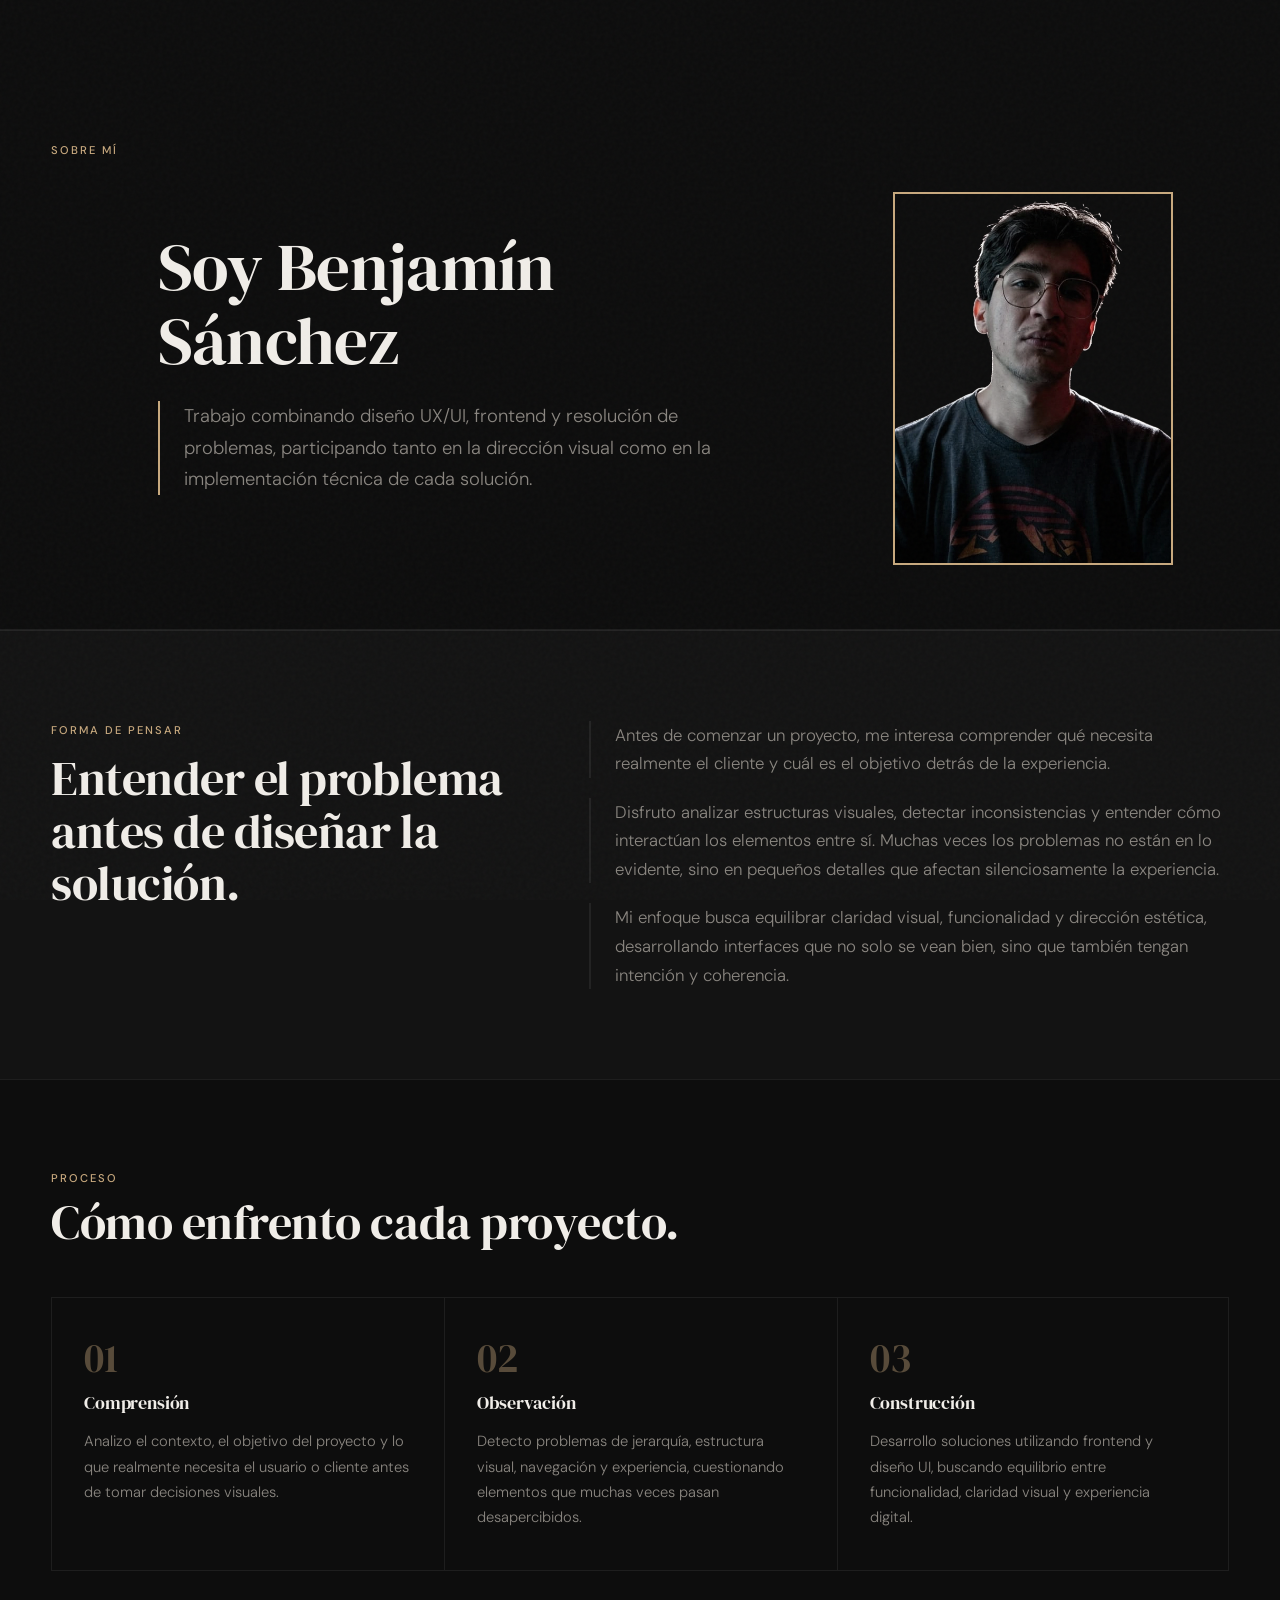
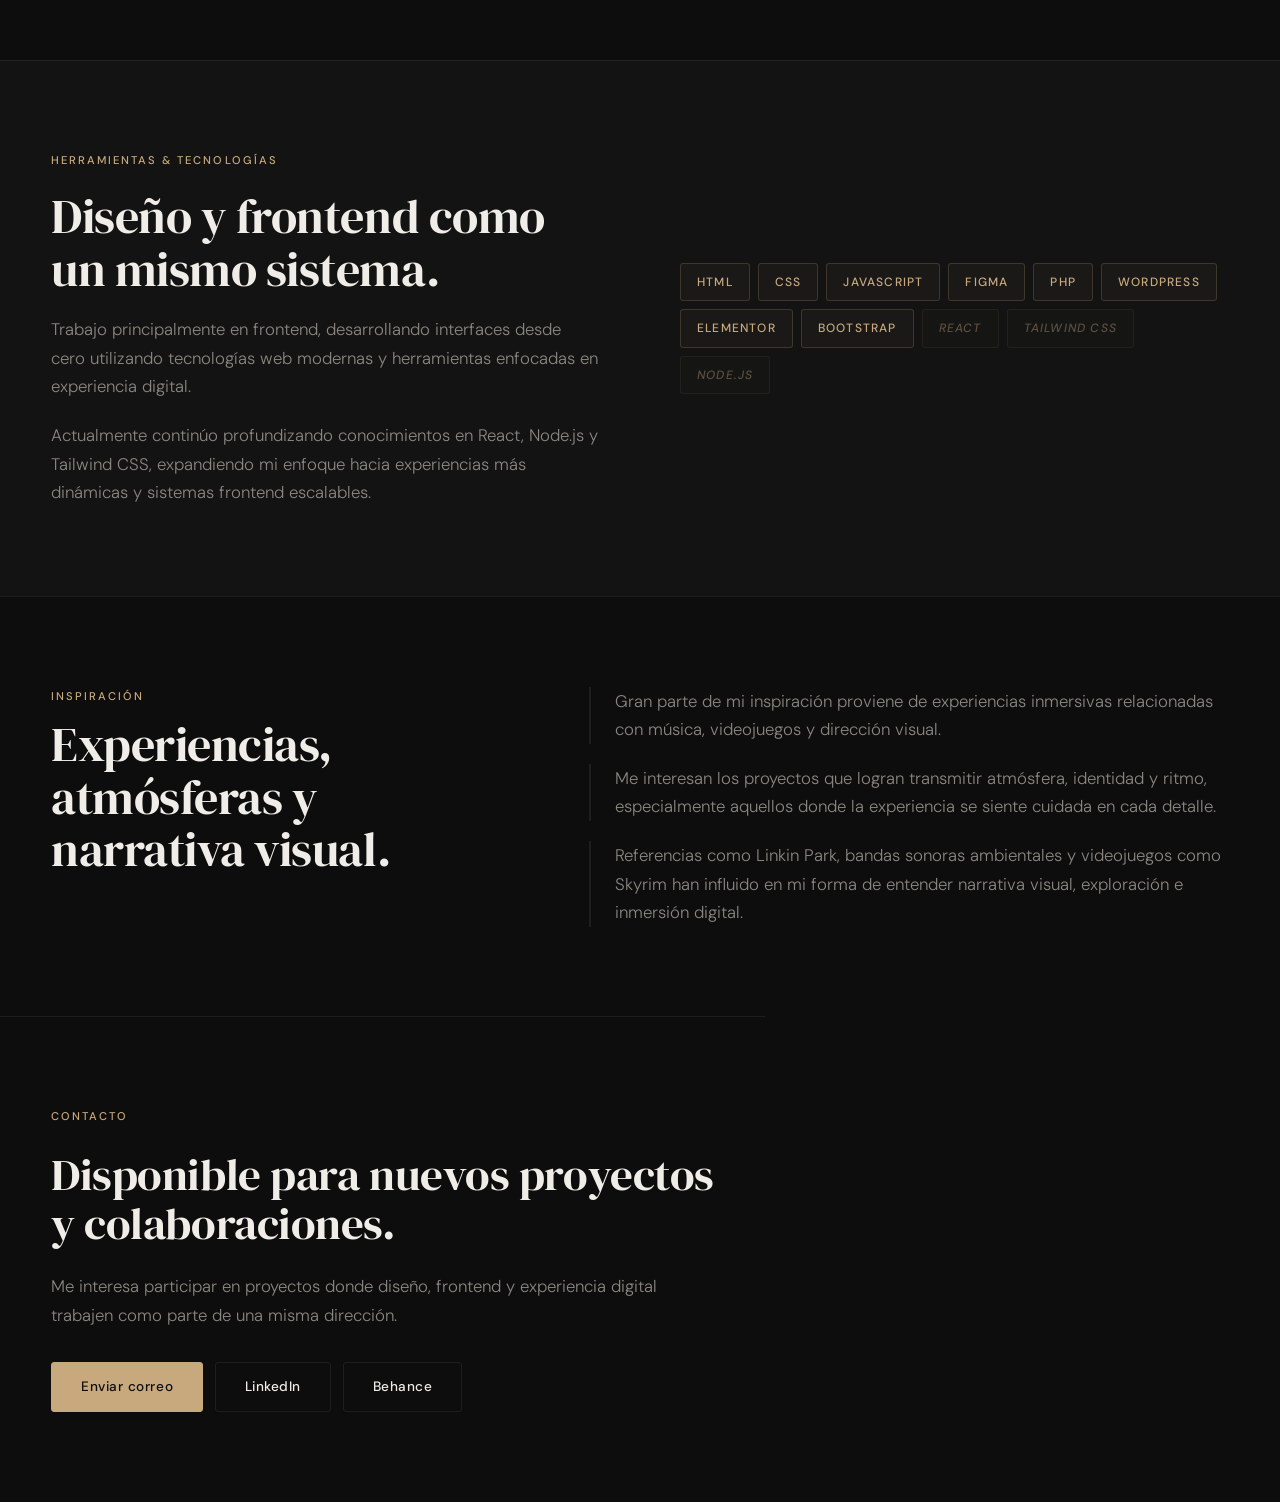
==== commit e9d79b66: "aura" ====
--- a/about.html
+++ b/about.html
@@ -21,22 +21,20 @@
                 <p class="small reveal">Sobre mí</p>
             </div>
             <div class="about-hero-grid">
+
                 <div class="about-hero-content reveal" data-delay="1">
-                    <h1>
-                        Diseño y desarrollo experiencias digitales desde la observación,
-                        el análisis visual y la construcción frontend.
-                    </h1>
+                    <h1>Soy Benjamín Sánchez</h1>
                     <p class="about-intro">
-                        Me interesa entender cómo funciona realmente un proyecto antes de construirlo.
-                        Analizo estructura, comportamiento visual y funcionalidad para desarrollar
-                        experiencias claras, coherentes y pensadas desde el detalle.
-                    </p>
-                    <p>
                         Trabajo combinando diseño UX/UI, frontend y resolución de problemas,
                         participando tanto en la dirección visual como en la implementación técnica
                         de cada solución.
                     </p>
                 </div>
+
+                <div class="about-hero-photo reveal" data-delay="2">
+                    <img src="assets/imgs/yio3.png" alt="Benjamín Sánchez">
+                </div>
+
             </div>
         </section>
 
--- a/styles.css
+++ b/styles.css
@@ -1491,19 +1491,31 @@
 
 /* ── HERO ────────────────────────────────────────────────── */
 
+/* ── ABOUT HERO ──────────────────────────────────────────── */
+
 .about-hero {
-    padding: clamp(6rem, 10vw, 10rem) max(4vw, calc((100vw - var(--container)) / 2)) clamp(4rem, 6vw, 6rem);
+    padding: clamp(7rem, 11vw, 10rem) max(4vw, calc((100vw - var(--container)) / 2)) clamp(3rem, 5vw, 5rem);
+    border-bottom: 1px solid var(--border);
 }
 
 .about-hero-top {
     margin-bottom: 2rem;
 }
 
+.about-hero-grid {
+    display: grid;
+    grid-template-columns: 2fr 1fr;
+    align-content: stretch;
+    align-items: center;
+    justify-items: center;
+}
+
 .about-hero-content {
     display: flex;
     flex-direction: column;
     gap: 1.5rem;
-    max-width: 72ch;
+    max-width: 52ch;
+    margin-bottom: 2rem;
 }
 
 .about-intro {
@@ -1511,6 +1523,41 @@
     color: var(--text-muted);
     border-left: 2px solid var(--accent-2);
     padding-left: 1.5rem;
+}
+
+/* ── FOTO ────────────────────────────────────────────────── */
+
+.about-hero-photo {
+    width: clamp(180px, 22vw, 280px);
+    aspect-ratio: 3 / 4;
+    overflow: hidden;
+    border: 2px solid var(--accent-2);
+    flex-shrink: 0;
+}
+
+.about-hero-photo img {
+    width: 100%;
+    height: 100%;
+    object-fit: cover;
+    display: block;
+    filter: grayscale(20%);
+    transition: filter 0.4s var(--ease);
+}
+
+.about-hero-photo:hover img {
+    filter: grayscale(0%);
+}
+
+/* Responsive */
+@media (max-width: 680px) {
+    .about-hero-grid {
+        grid-template-columns: 1fr;
+    }
+
+    .about-hero-photo {
+        width: 100%;
+        aspect-ratio: 4 / 3;
+    }
 }
 
 /* ── MANIFESTO ───────────────────────────────────────────── */
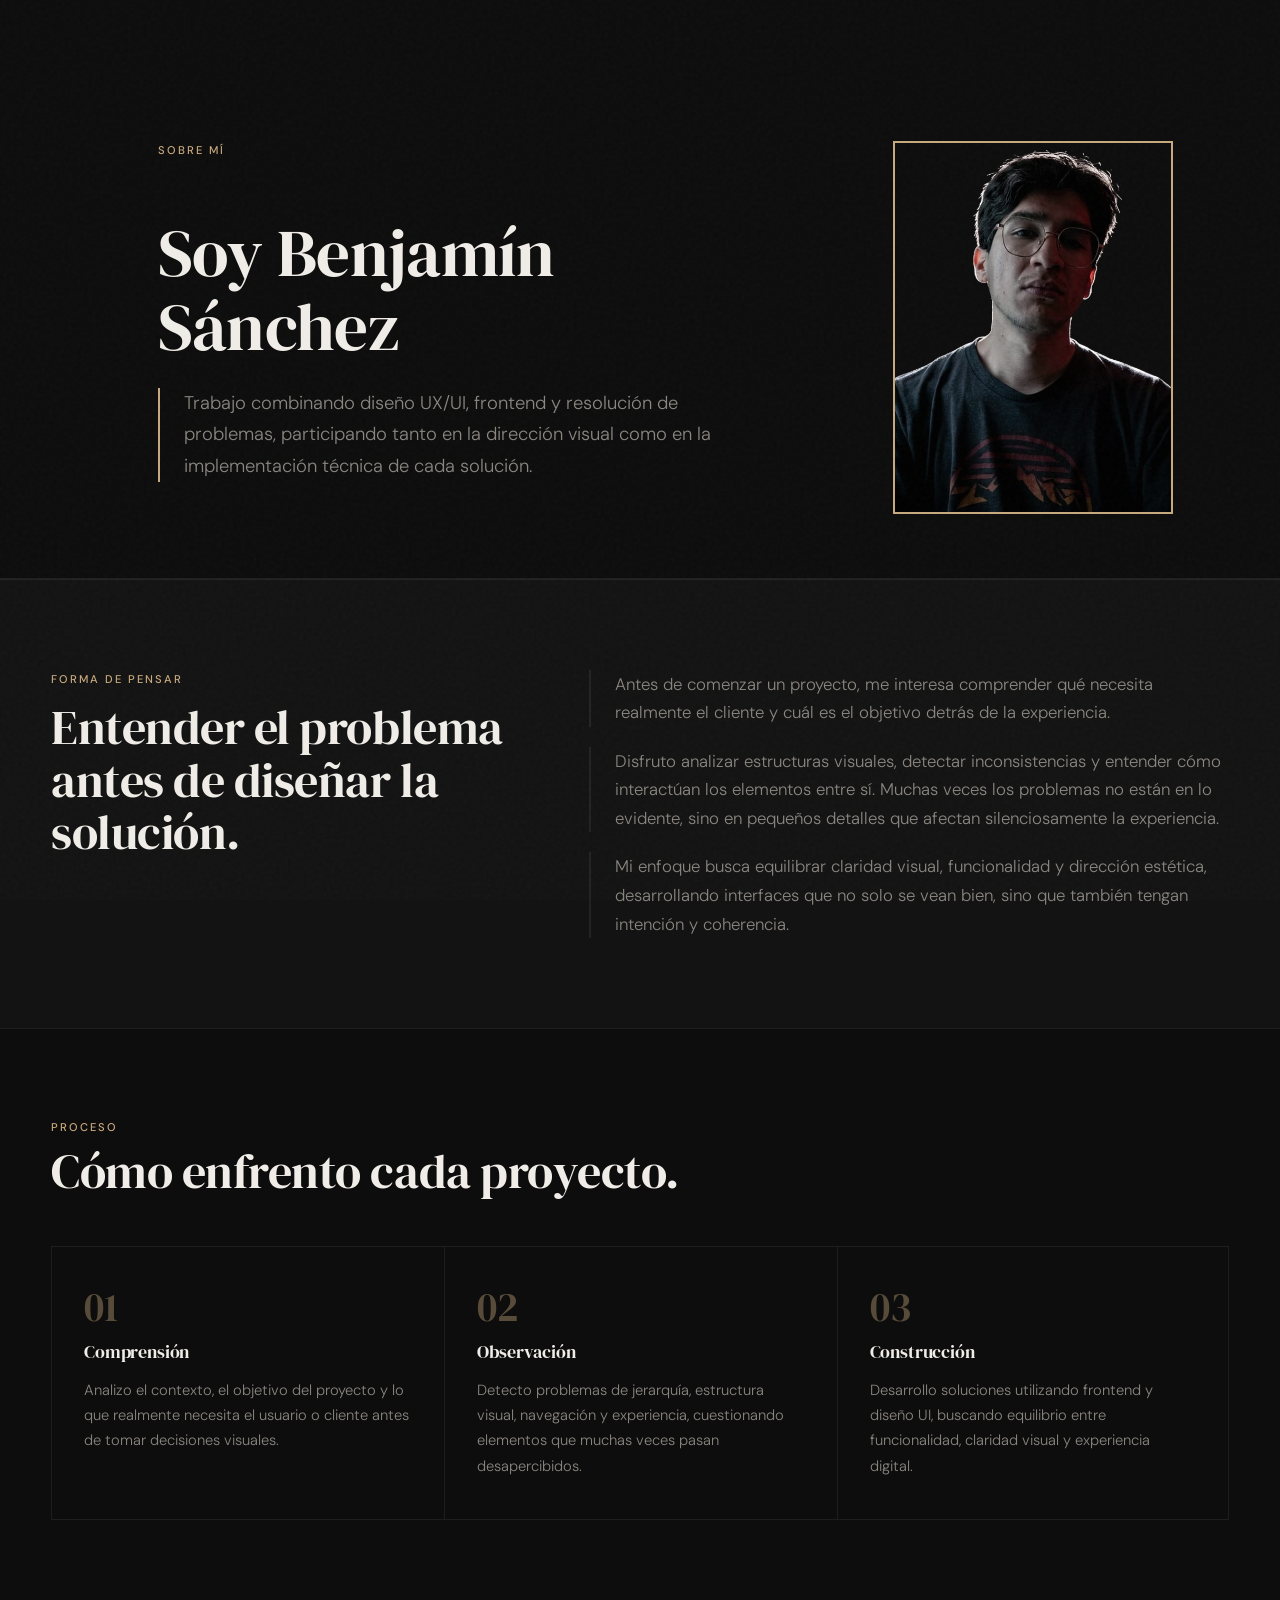
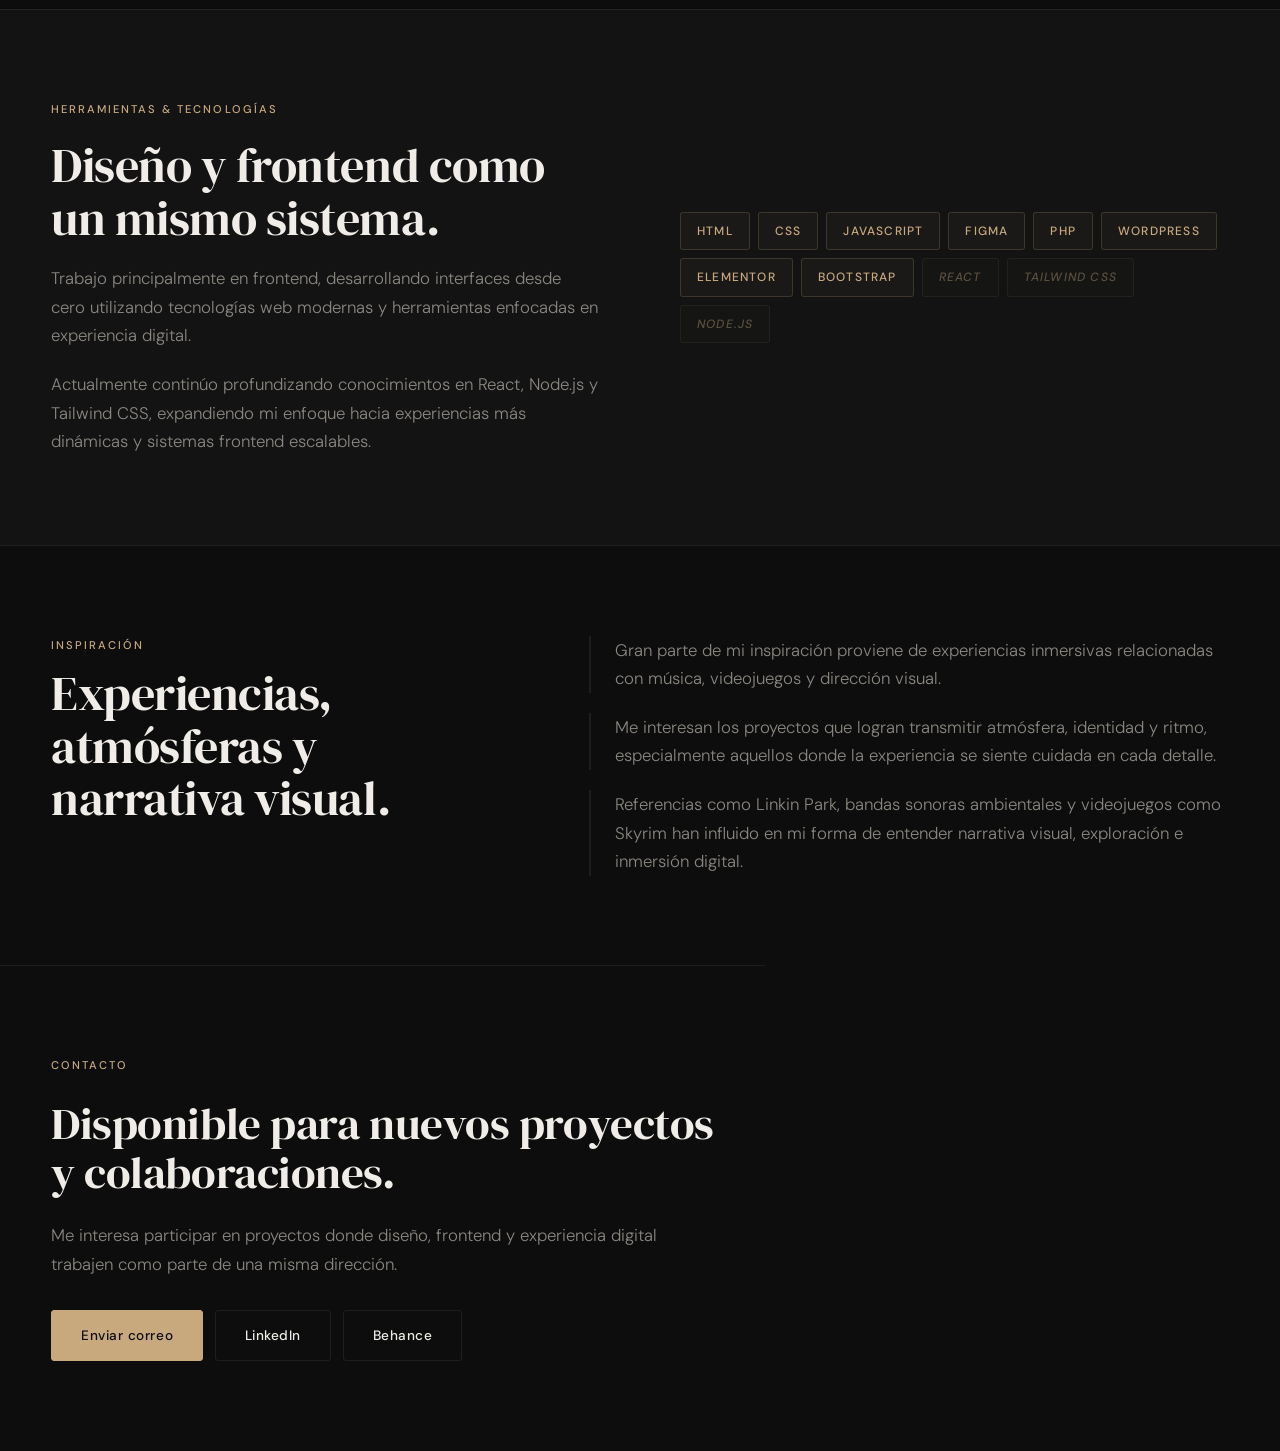
==== commit 9a607ad8: "jij" ====
--- a/about.html
+++ b/about.html
@@ -17,12 +17,12 @@
 
         <!-- ── HERO ───────────────────────────────────── -->
         <section class="about-hero">
-            <div class="about-hero-top">
-                <p class="small reveal">Sobre mí</p>
-            </div>
             <div class="about-hero-grid">
 
                 <div class="about-hero-content reveal" data-delay="1">
+                    <div class="about-hero-top">
+                        <p class="small reveal">Sobre mí</p>
+                    </div>
                     <h1>Soy Benjamín Sánchez</h1>
                     <p class="about-intro">
                         Trabajo combinando diseño UX/UI, frontend y resolución de problemas,
--- a/styles.css
+++ b/styles.css
@@ -500,7 +500,7 @@
     height: 70px;
 
     top: 60px;
-    left: 60px;
+    left: 120px;
 
     transform:
         rotate(0deg) translate(0, 0);
@@ -509,11 +509,11 @@
 /* CONTENT */
 
 .hero-system:hover .module-2 {
-    width: 220px;
-    height: 120px;
-
-    top: 170px;
-    left: 180px;
+    width: 225px;
+    height: 210px;
+
+    top: 135px;
+    left: 215px;
 
     transform:
         rotate(0deg) translate(0, 0);
@@ -523,10 +523,10 @@
 
 .hero-system:hover .module-3 {
     width: 90px;
-    height: 220px;
+    height: 210px;
 
     top: 133px;
-    left: 60px;
+    left: 120px;
 
     transform:
         rotate(0deg) translate(0, 0);
@@ -535,11 +535,11 @@
 /* FOOTER */
 
 .hero-system:hover .module-4 {
-    width: 340px;
+    width: 320px;
     height: 50px;
 
     bottom: 60px;
-    left: 60px;
+    left: 120px;
 
     transform:
         rotate(0deg) translate(0, 0);
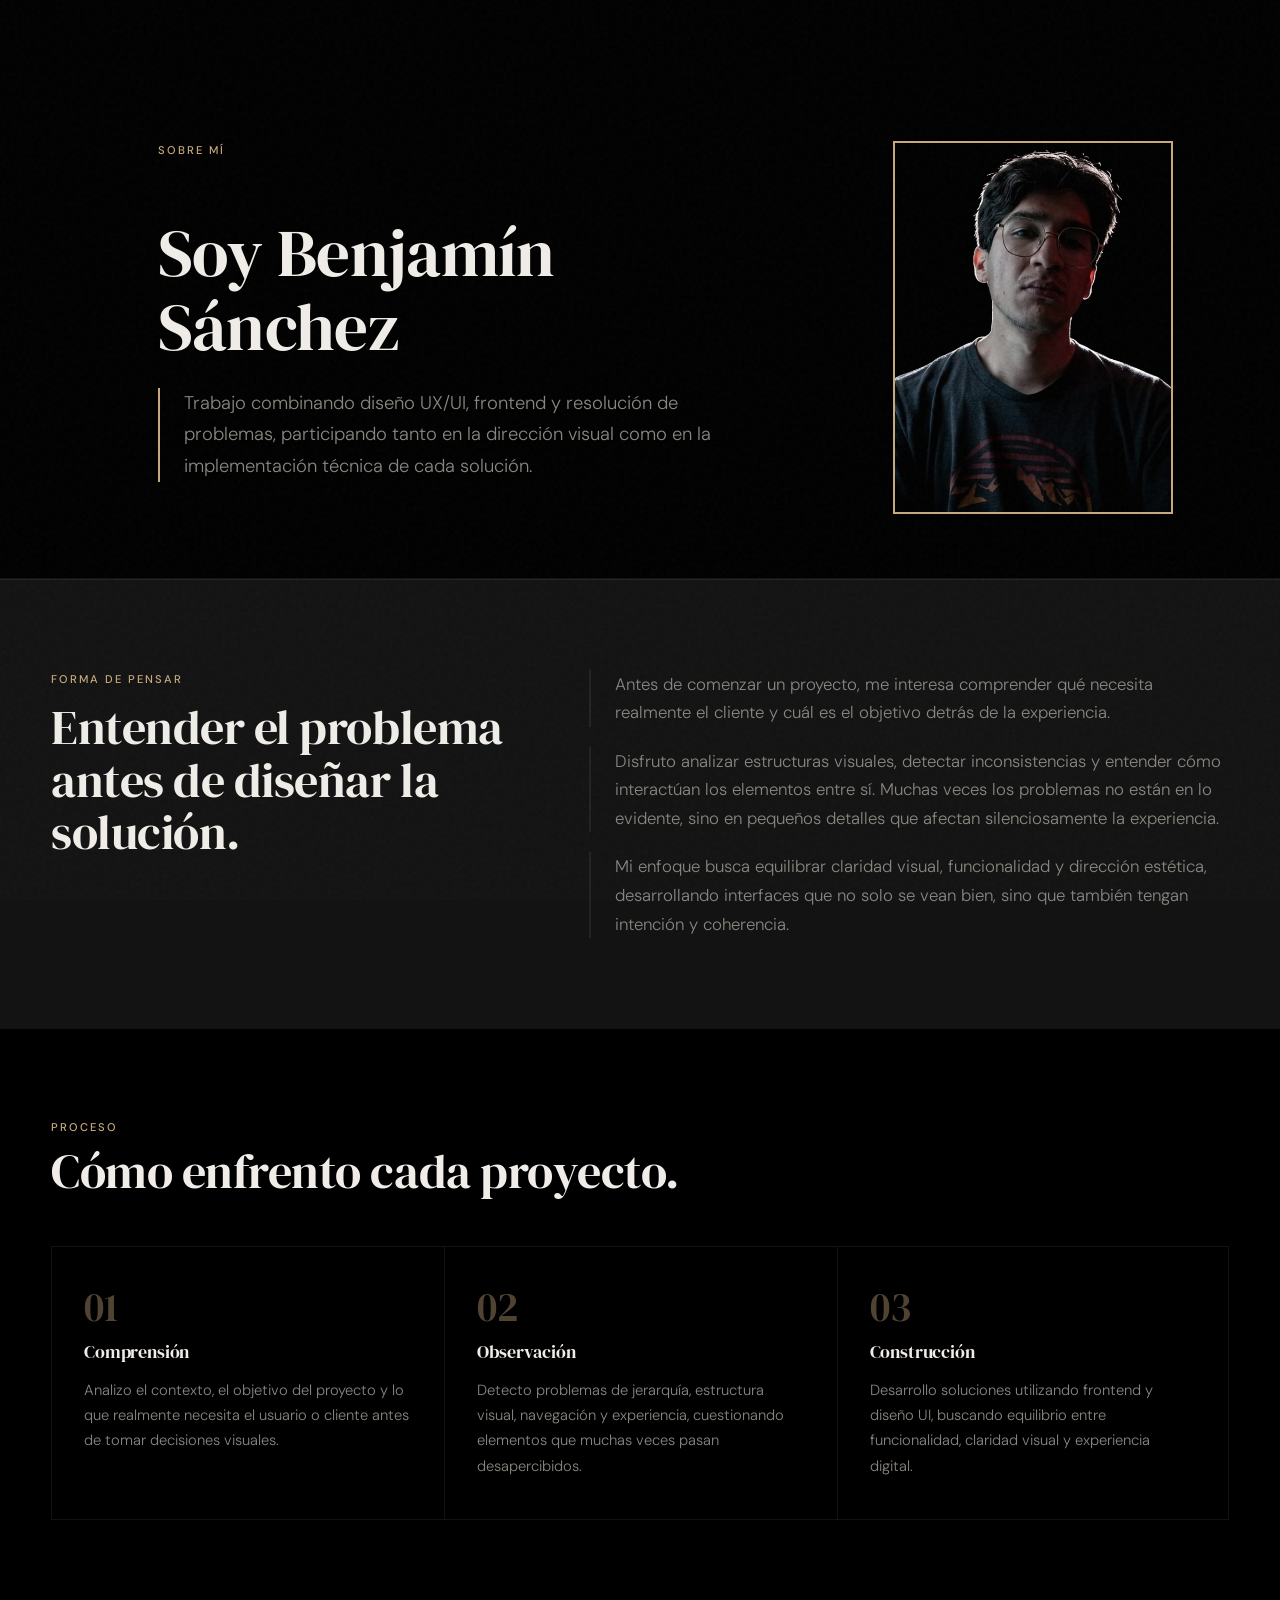
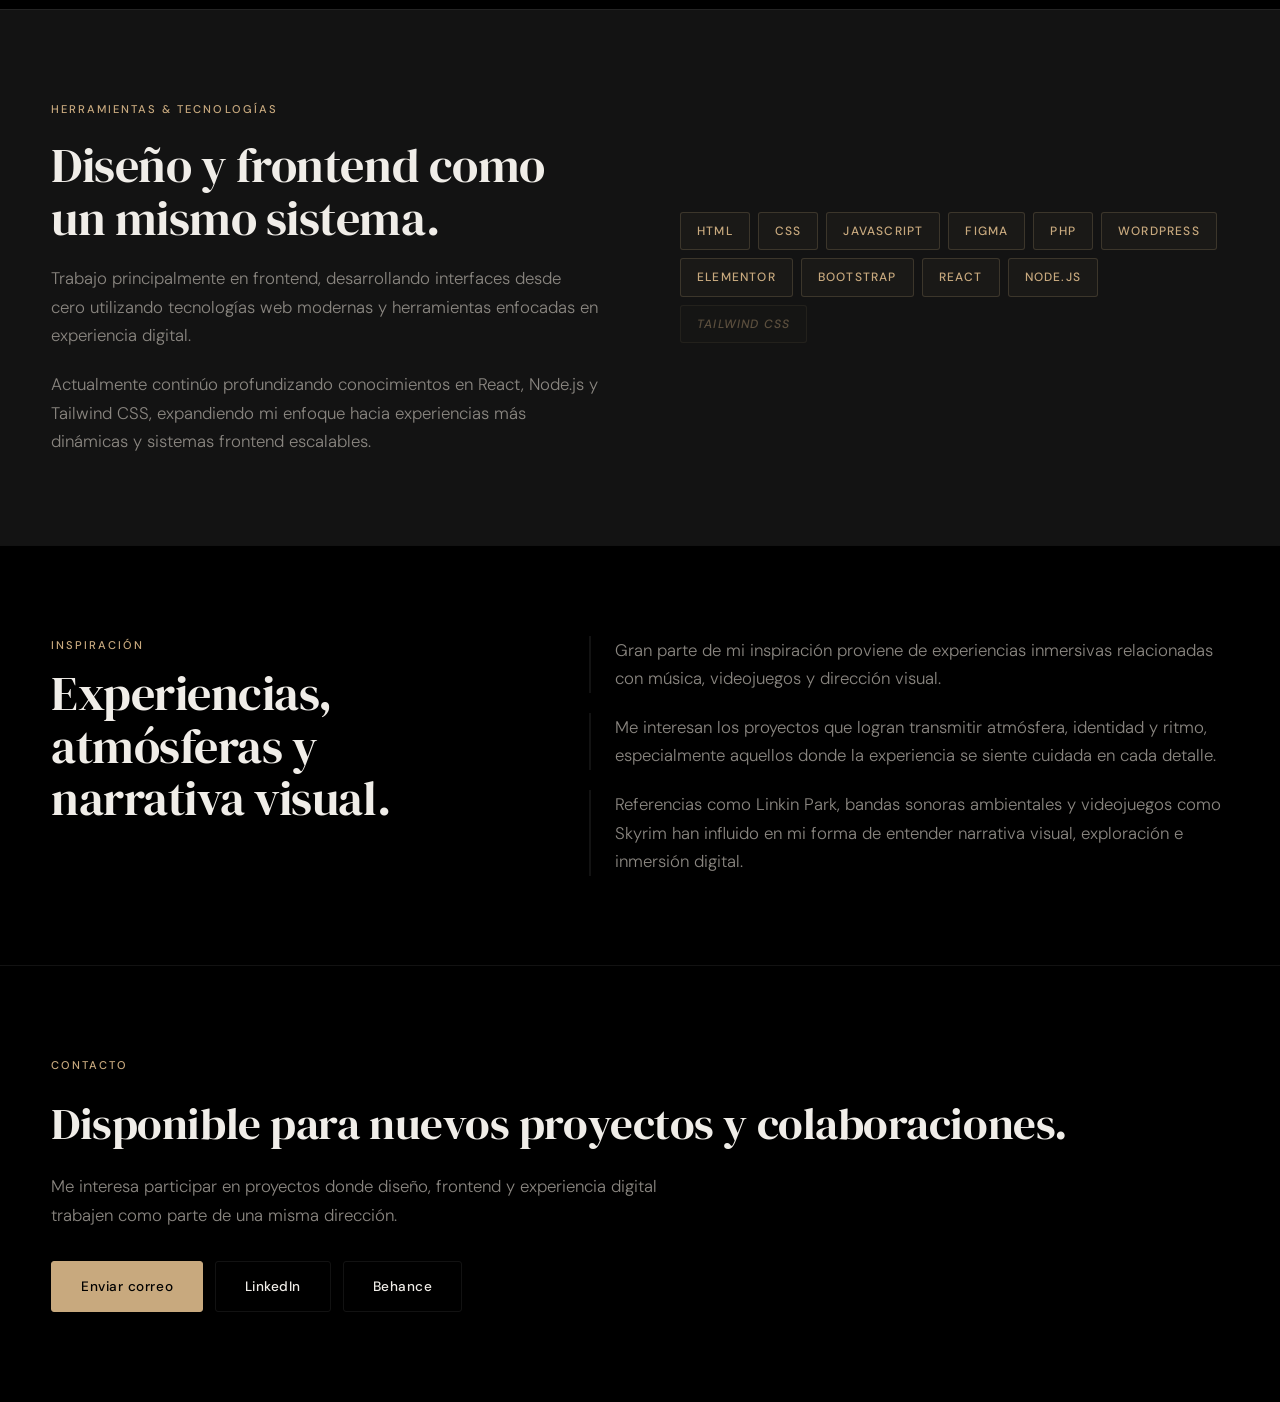
==== commit 8d7cad29: "React" ====
--- a/about.html
+++ b/about.html
@@ -122,9 +122,9 @@
                     <div class="tech-item">WordPress</div>
                     <div class="tech-item">Elementor</div>
                     <div class="tech-item">Bootstrap</div>
-                    <div class="tech-item tech-item--soon">React</div>
+                    <div class="tech-item">React</div>
+                    <div class="tech-item">Node.js</div>
                     <div class="tech-item tech-item--soon">Tailwind CSS</div>
-                    <div class="tech-item tech-item--soon">Node.js</div>
                 </div>
             </div>
         </section>
--- a/styles.css
+++ b/styles.css
@@ -2,7 +2,7 @@
 
 /* ── TOKENS ─────────────────────────────────────────── */
 :root {
-    --bg: #0d0d0d;
+    --bg: #000000; /* 0d0d0d */
     --surface: #131313;
     --surface-2: #1a1a1a;
     --border: rgba(255, 255, 255, 0.07);
@@ -591,6 +591,9 @@
     border-bottom: 1px solid var(--border);
     position: relative;
     overflow: hidden;
+    display: flex;
+    justify-content: center;
+    align-items: center;
 }
 
 .statement::before {
@@ -611,93 +614,65 @@
     font-style: italic;
     font-size: clamp(1.6rem, 3.5vw, 2.6rem);
     color: var(--text);
-    max-width: 49ch;
+    max-width: 40ch;
     line-height: 1.3;
+    text-align: center;
     position: relative;
     z-index: 1;
 }
 
-/* ── CASES ───────────────────────────────────────────── */
 /* ── CASES ───────────────────────────────────────────── */
 .cases {
     padding: var(--gap) max(4vw, calc((100vw - var(--container)) / 2));
+    padding-bottom: 0px;
 }
 
 .cases-header {
+    display: flex;
+    justify-content: space-between;
+    align-items: flex-end;
+    flex-wrap: wrap;
+    gap: 1.5rem;
+    margin-bottom: 3rem;
+    padding-bottom: 2rem;
+    border-bottom: 1px solid var(--border);
+}
+
+.cases-header-left {
     display: flex;
     flex-direction: column;
     gap: 0.5rem;
-    margin-bottom: 3.5rem;
-    padding-bottom: 2rem;
-    border-bottom: 1px solid var(--border);
-}
-
-.case {
+}
+
+.cases-header-link {
+    margin-bottom: 0.25rem;
+    width: 100%;
+
+}
+
+/* ── GRID ──────────────────────────────────────────────── */
+.cases-grid {
     display: grid;
-    grid-template-columns: 1fr 2fr 1fr;
-    align-items: center;
+    grid-template-columns: repeat(3, 1fr);
     gap: 2rem;
-    padding: 3rem 0;
-    border-bottom: 1px solid var(--border);
-    cursor: default;
-    transition: background 0.25s var(--ease);
-    position: relative;
-    cursor: none;
-}
-
-.case::before {
-    content: '';
-    position: absolute;
-    inset: 0;
-    background: linear-gradient(90deg, transparent, var(--surface) 30%, var(--surface) 70%, transparent);
-    opacity: 0;
-    transition: opacity 0.3s var(--ease);
-    pointer-events: none;
-}
-
-.case:hover::before {
-    opacity: 1;
-}
-
-/* ── META ──────────────────────────────────────────────── */
-.case-meta {
-    display: flex;
-    flex-direction: column;
-    gap: 0.5rem;
-}
-
-.case-tag {
-    font-size: 0.68rem;
-    font-weight: 500;
-    letter-spacing: 0.14em;
-    text-transform: uppercase;
-    color: var(--text-dim);
-}
-
-.case-meta h3 {
-    color: var(--text);
-    transition: color 0.2s;
-}
-
-.case:hover .case-meta h3 {
-    color: var(--accent-2);
-}
-
-/* ── VISUAL (cover + desc) ─────────────────────────────── */
-.case-visual {
+    margin-bottom: 3rem;
+}
+
+/* ── CARD ──────────────────────────────────────────────── */
+.case-card {
     display: flex;
     flex-direction: column;
     gap: 1rem;
-}
-
-/* Portada */
+    cursor: none;
+}
+
 .case-cover {
     width: 100%;
-    aspect-ratio: 16 / 7;
+    aspect-ratio: 4 / 3;
     overflow: hidden;
     border: 1px solid var(--border);
     opacity: 0.7;
-    transition: opacity 0.4s var(--ease);
+    transition: opacity 0.4s var(--ease), border-color 0.3s var(--ease);
 }
 
 .case-cover img {
@@ -710,40 +685,67 @@
     cursor: none;
 }
 
-.case:hover .case-cover {
+.case-card:hover .case-cover {
     opacity: 1;
-}
-
-.case:hover .case-cover img {
+    border-color: rgba(200, 169, 126, 0.25);
+}
+
+.case-card:hover .case-cover img {
     transform: scale(1.03);
     filter: grayscale(0%);
 }
 
-/* Descripción */
-.case-desc p {
-    font-size: 0.95rem;
-    line-height: 1.65;
+/* ── INFO ──────────────────────────────────────────────── */
+.case-info {
+    display: flex;
+    flex-direction: column;
+    gap: 0.4rem;
+    flex: 1;
+}
+
+.case-tag {
+    font-size: 0.64rem;
+    font-weight: 500;
+    letter-spacing: 0.14em;
+    text-transform: uppercase;
+    color: var(--text-dim);
+}
+
+.case-num {
+    margin-right: 0.4rem;
+    opacity: 0.6;
+}
+
+.case-info h3 {
+    font-size: clamp(1.2rem, 2vw, 1.6rem);
+    color: var(--text);
+    transition: color 0.2s var(--ease);
+}
+
+.case-card:hover .case-info h3 {
+    color: var(--accent-2);
+}
+
+.case-info p {
+    font-size: 0.9rem;
     color: var(--text-muted);
-    max-width: 45ch;
+    max-width: 32ch;
 }
 
 /* ── LINK ──────────────────────────────────────────────── */
 .case-link {
-    text-align: right;
-}
-
-.case-link a {
-    font-size: 0.88rem;
+    font-size: 0.82rem;
     font-weight: 500;
-    color: var(--text-muted);
+    color: var(--text-dim);
     letter-spacing: 0.04em;
     position: relative;
+    display: inline-block;
+    padding-bottom: 2px;
     transition: color 0.2s var(--ease);
-    padding-bottom: 2px;
     cursor: none;
 }
 
-.case-link a::after {
+.case-link::after {
     content: '';
     position: absolute;
     bottom: 0;
@@ -754,37 +756,57 @@
     transition: width 0.3s var(--ease);
 }
 
-.case:hover .case-link a {
+.case-card:hover .case-link {
     color: var(--accent-2);
 }
 
-.case:hover .case-link a::after {
+.case-card:hover .case-link::after {
     width: 100%;
 }
 
-/* ── COUNTERS ──────────────────────────────────────────── */
-.cases article:nth-child(2) .case-tag::before {
-    content: '01 · ';
-}
-
-.cases article:nth-child(3) .case-tag::before {
-    content: '02 · ';
-}
-
-.cases article:nth-child(4) .case-tag::before {
-    content: '03 · ';
-}
-
-.cases article:nth-child(5) .case-tag::before {
-    content: '04 · ';
+/* ── FOOTER CTA ────────────────────────────────────────── */
+.cases-footer {
+    display: flex;
+    align-items: center;
+    justify-content: space-between;
+    flex-wrap: wrap;
+    gap: 1.5rem;
+    padding-top: 2.5rem;
+    border-top: 1px solid var(--border);
+}
+
+.cases-footer>p {
+    font-size: 0.85rem;
+    color: var(--text-dim);
+    max-width: none;
+    margin: 0;
+}
+
+/* ── RESPONSIVE ────────────────────────────────────────── */
+@media (max-width: 800px) {
+    .cases-grid {
+        grid-template-columns: 1fr;
+        gap: 3rem;
+    }
+
+    .cases-header {
+        flex-direction: column;
+        align-items: flex-start;
+    }
+
+    .cases-footer {
+        flex-direction: column;
+        align-items: flex-start;
+    }
 }
 
 
 /* ── PROFILE (unifica about / method / skills / contact) ── */
 
 .profile {
-    padding: var(--gap) max(4vw, calc((100vw - var(--container)) / 2));
-    border-top: 1px solid var(--border);
+    /*     padding: var(--gap) max(4vw, calc((100vw - var(--container)) / 2));*/
+    /* border-top: 1px solid var(--border); */
+    padding: var(--gap) max(4vw, calc((96vw - var(--container)) / 2));
 }
 
 /* ── GRID BENTO ─────────────────────────────────────────── */
@@ -792,9 +814,9 @@
     display: grid;
     grid-template-columns: 1.4fr 1fr;
     grid-template-rows: auto auto;
-    gap: 1px;
+    gap: 0px;
     /* gap = borde compartido */
-    border: 1px solid var(--border);
+    /* border: 1px solid var(--border); */
 }
 
 .profile-card {
@@ -810,16 +832,24 @@
 
 /* Separadores internos via outline en lugar de margin/gap */
 .profile-bio {
-    border-right: 1px solid var(--border);
-    border-bottom: 1px solid var(--border);
+    border-right: 1px solid #d4c5a980;
+    border-bottom: 1px solid #d4c5a980;
+    border-top: 1px solid #d4c5a980;
 }
 
 .profile-method {
-    border-bottom: 1px solid var(--border);
+    border-bottom: 1px solid #d4c5a980;
+    border-top: 1px solid #d4c5a980;
 }
 
 .profile-skills {
-    border-right: 1px solid var(--border);
+    border-right: 1px solid #d4c5a980;
+    border-bottom: 1px solid #d4c5a980;
+}
+
+.profile-contact {
+    /* border-right: 1px solid var(--border); */
+    border-bottom: 1px solid #d4c5a980;
 }
 
 /* profile-contact: sin borde extra, queda en esquina inferior derecha */
@@ -831,7 +861,7 @@
     font-weight: 500;
     letter-spacing: 0.14em;
     text-transform: uppercase;
-    color: var(--text-dim);
+    color: var(--accent-2);
     margin-bottom: 0.5rem;
 }
 
@@ -848,7 +878,7 @@
     font-size: 0.95rem;
     line-height: 1.7;
     color: var(--text-muted);
-    max-width: 44ch;
+    max-width: 62ch;
 }
 
 .profile-card p+p {
@@ -1486,7 +1516,6 @@
 .section-narrow {
     padding: clamp(4rem, 7vw, 7rem) max(4vw, calc((100vw - var(--container)) / 2));
     border-top: 1px solid var(--border);
-    max-width: calc(var(--container) * 0.65);
 }
 
 /* ── HERO ────────────────────────────────────────────────── */
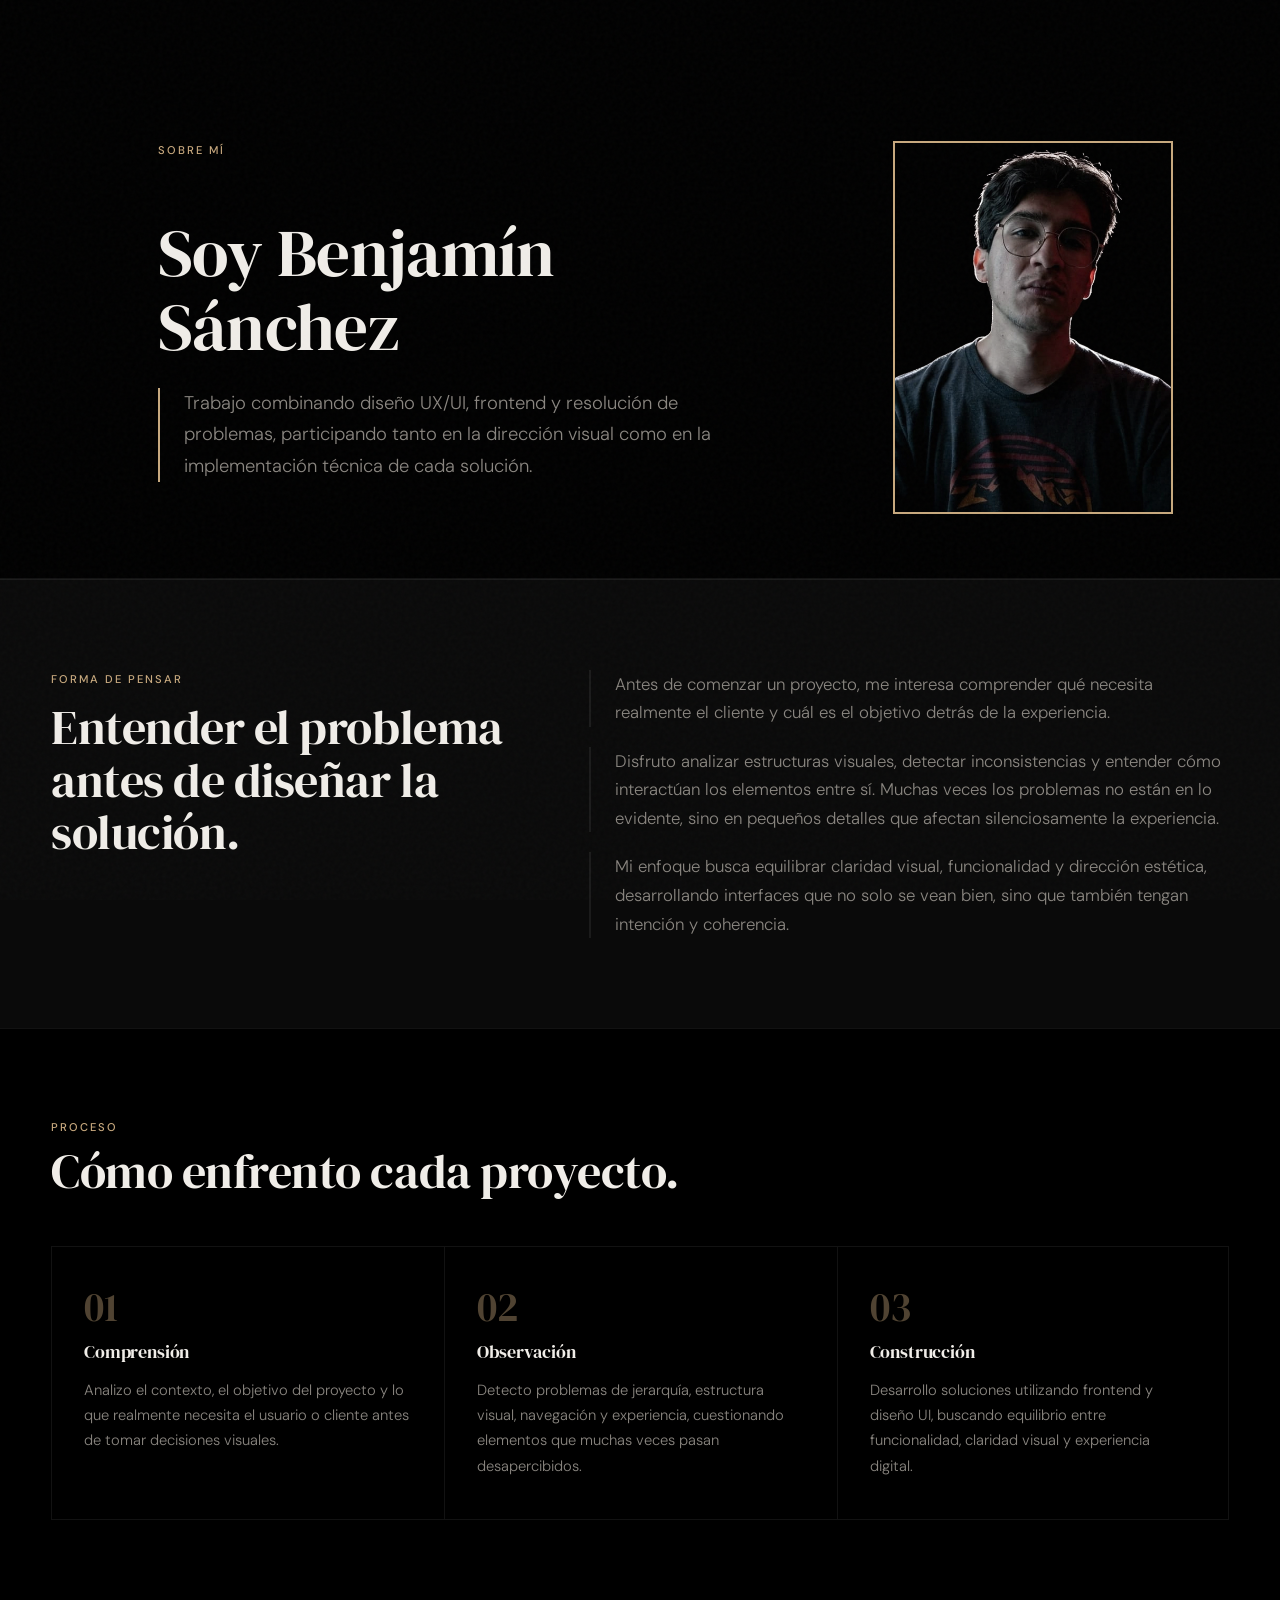
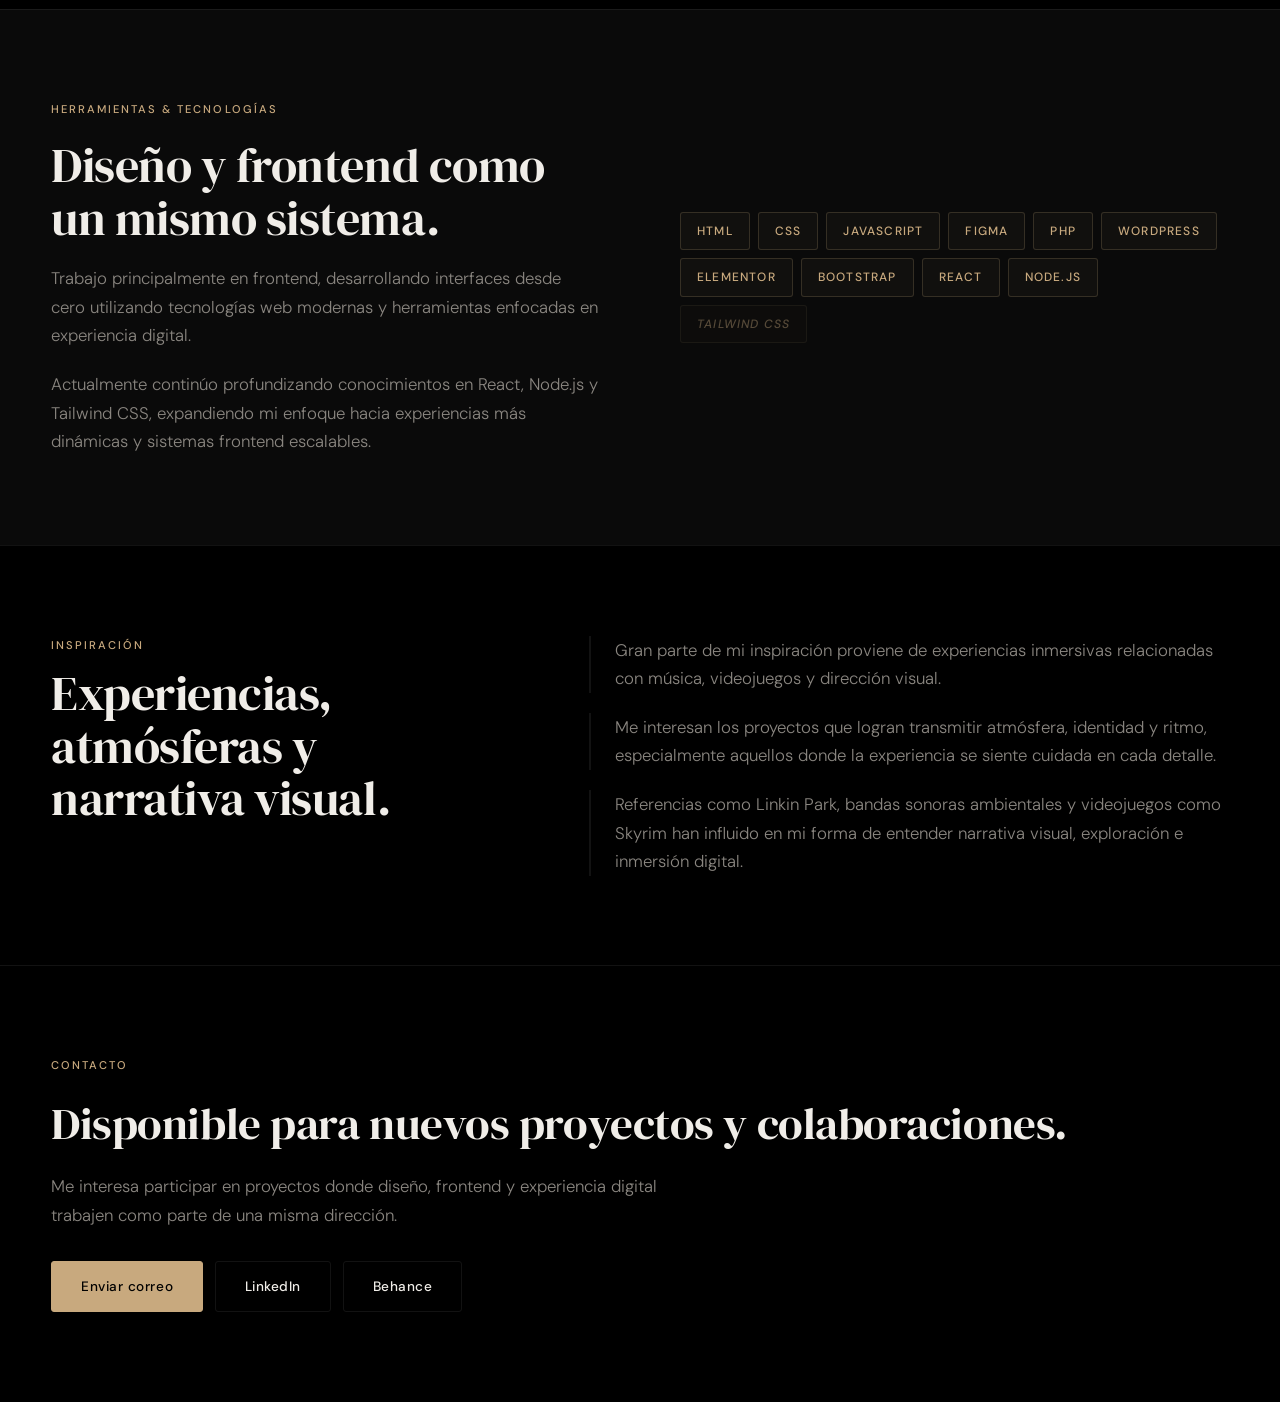
==== commit 3309f8b5: "lol" ====
--- a/about.html
+++ b/about.html
@@ -6,7 +6,7 @@
     <meta name="viewport" content="width=device-width, initial-scale=1.0">
     <title>Sobre mí — Tu nombre</title>
     <link rel="preconnect" href="https://fonts.googleapis.com">
-    <link rel="stylesheet" href="styles.css">
+    <link rel="stylesheet" href="assets/css/styles.css">
 </head>
 
 <body>
@@ -32,7 +32,7 @@
                 </div>
 
                 <div class="about-hero-photo reveal" data-delay="2">
-                    <img src="assets/imgs/yio3.png" alt="Benjamín Sánchez">
+                    <img src="assets/imgs/yo/yio3.png" alt="Benjamín Sánchez">
                 </div>
 
             </div>
@@ -174,8 +174,8 @@
 
     <!-- FOOTER (el tuyo) -->
 
-    <script src="about.js"></script>
-    <script src="script.js"></script>
+    <script src="assets/js/about.js"></script>
+    <script src="assets/js/script.js"></script>
 </body>
 
 </html>
--- a/assets/css/styles.css
+++ b/assets/css/styles.css
@@ -0,0 +1,1862 @@
+@import url('https://fonts.googleapis.com/css2?family=DM+Sans:ital,opsz,wght@0,9..40,300;0,9..40,400;0,9..40,500;1,9..40,300&family=DM+Serif+Display:ital@0;1&display=swap');
+
+/* ── TOKENS ─────────────────────────────────────────── */
+:root {
+    --bg: #000000; /* 0d0d0d */
+    --surface: #0a0a0a;
+    --surface-2: #1a1a1a;
+    --border: rgba(255, 255, 255, 0.07);
+    --text: #f0ede8;
+    --text-muted: #8a8680;
+    --text-dim: #4a4745;
+    --accent: #d4c5a9;
+    /* warm parchment */
+    --accent-2: #c8a97e;
+    /* gold */
+    --accent-hot: #e8d5a3;
+    --serif: 'DM Serif Display', Georgia, serif;
+    --sans: 'DM Sans', system-ui, sans-serif;
+    --gap: clamp(4rem, 8vw, 9rem);
+    --container: min(1200px, 92vw);
+    --radius: 3px;
+    --ease: cubic-bezier(0.16, 1, 0.3, 1);
+}
+
+/* ── RESET ───────────────────────────────────────────── */
+*,
+*::before,
+*::after {
+    box-sizing: border-box;
+    margin: 0;
+    padding: 0;
+}
+
+html {
+    font-size: 16px;
+    scroll-behavior: smooth;
+    -webkit-font-smoothing: antialiased;
+}
+
+body {
+    background-color: var(--bg);
+    color: var(--text);
+    font-family: var(--sans);
+    font-weight: 300;
+    line-height: 1.7;
+    overflow-x: hidden;
+}
+
+/* Grain overlay — adds tactile depth */
+body::before {
+    content: '';
+    position: fixed;
+    inset: 0;
+    background-image: url("data:image/svg+xml,%3Csvg viewBox='0 0 256 256' xmlns='http://www.w3.org/2000/svg'%3E%3Cfilter id='noise'%3E%3CfeTurbulence type='fractalNoise' baseFrequency='0.9' numOctaves='4' stitchTiles='stitch'/%3E%3C/filter%3E%3Crect width='100%25' height='100%25' filter='url(%23noise)' opacity='1'/%3E%3C/svg%3E");
+    opacity: 0.028;
+    pointer-events: none;
+    z-index: 9999;
+}
+
+/* ── TYPOGRAPHY ──────────────────────────────────────── */
+h1,
+h2,
+h3 {
+    font-family: var(--serif);
+    font-weight: 400;
+    line-height: 1.1;
+    letter-spacing: -0.01em;
+}
+
+h1 {
+    font-size: clamp(2.4rem, 5.5vw, 4.2rem);
+    color: var(--text);
+}
+
+h2 {
+    font-size: clamp(2rem, 4vw, 3rem);
+    color: var(--text);
+}
+
+h3 {
+    font-size: clamp(1.4rem, 2.5vw, 1.9rem);
+}
+
+p {
+    font-size: clamp(0.95rem, 1.5vw, 1.05rem);
+    color: var(--text-muted);
+    max-width: 60ch;
+}
+
+.small {
+    font-family: var(--sans);
+    font-size: 0.7rem;
+    font-weight: 500;
+    letter-spacing: 0.18em;
+    text-transform: uppercase;
+    color: var(--accent-2);
+}
+
+a {
+    color: inherit;
+    text-decoration: none;
+}
+
+/* ── BUTTONS ─────────────────────────────────────────── */
+.btn {
+    display: inline-flex;
+    align-items: center;
+    gap: 0.5rem;
+    padding: 0.8rem 1.8rem;
+    font-family: var(--sans);
+    font-size: 0.85rem;
+    font-weight: 500;
+    letter-spacing: 0.04em;
+    background: var(--accent-2);
+    color: var(--bg);
+    border: 1px solid var(--accent-2);
+    border-radius: var(--radius);
+    cursor: pointer;
+    transition: background 0.25s var(--ease), color 0.25s var(--ease), transform 0.2s var(--ease), box-shadow 0.25s var(--ease);
+    white-space: nowrap;
+    cursor: none;
+}
+
+.btn:hover {
+    background: var(--accent-hot);
+    border-color: var(--accent-hot);
+    transform: translateY(-1px);
+    box-shadow: 0 8px 24px rgba(200, 169, 126, 0.2);
+}
+
+.btn-ghost {
+    background: transparent;
+    color: var(--text);
+    border-color: var(--border);
+}
+
+.btn-ghost:hover {
+    background: var(--surface-2);
+    border-color: var(--text-dim);
+    color: var(--text);
+    box-shadow: none;
+}
+
+/* ── HERO ────────────────────────────────────────────── */
+.hero {
+    min-height: 100svh;
+    display: grid;
+    grid-template-columns: 1fr 1fr;
+    align-items: center;
+    gap: 4rem;
+    padding: clamp(5rem, 10vh, 8rem) calc((100vw - var(--container)) / 2);
+    padding-left: max(4vw, calc((100vw - var(--container)) / 2));
+    padding-right: max(4vw, calc((100vw - var(--container)) / 2));
+    position: relative;
+    overflow: hidden;
+}
+
+/* Subtle radial glow top-left */
+.hero::after {
+    content: '';
+    position: absolute;
+    top: -20%;
+    left: -10%;
+    width: 70%;
+    height: 70%;
+    background: radial-gradient(ellipse at center, rgba(200, 169, 126, 0.06) 0%, transparent 65%);
+    pointer-events: none;
+}
+
+.hero-left {
+    display: flex;
+    flex-direction: column;
+    gap: 2rem;
+    position: relative;
+    z-index: 1;
+    animation: fadeUp 0.9s var(--ease) both;
+}
+
+.tag {
+    display: inline-block;
+    font-size: 0.72rem;
+    font-weight: 500;
+    letter-spacing: 0.14em;
+    text-transform: uppercase;
+    color: var(--accent-2);
+    padding: 0.4rem 0.9rem;
+    border: 1px solid rgba(200, 169, 126, 0.3);
+    border-radius: 2px;
+    width: fit-content;
+    animation: fadeUp 0.9s 0.1s var(--ease) both;
+}
+
+.hero-left h1 {
+    animation: fadeUp 0.9s 0.2s var(--ease) both;
+}
+
+/* The → arrow in h1 — accent color */
+.hero-left h1 .arrow,
+.hero h1 {
+    color: var(--text);
+}
+
+.hero-desc {
+    font-size: clamp(0.95rem, 1.4vw, 1.05rem);
+    line-height: 1.75;
+    color: var(--text-muted);
+    max-width: 48ch;
+    animation: fadeUp 0.9s 0.3s var(--ease) both;
+}
+
+.hero-cta {
+    display: flex;
+    flex-wrap: wrap;
+    gap: 0.75rem;
+    animation: fadeUp 0.9s 0.4s var(--ease) both;
+}
+
+/* Hero right — abstract visual grid */
+
+/* =========================================
+   HERO RIGHT
+========================================= */
+
+.hero-right {
+    position: relative;
+    height: 520px;
+
+    display: flex;
+    align-items: center;
+    justify-content: center;
+
+    overflow: hidden;
+}
+
+/* =========================================
+   SYSTEM CONTAINER
+========================================= */
+
+.hero-system {
+    position: relative;
+
+    width: 100%;
+    max-width: 560px;
+    height: 460px;
+
+    border: 1px solid rgba(255, 255, 255, .06);
+
+    background:
+        linear-gradient(180deg,
+            rgba(255, 255, 255, .02),
+            rgba(255, 255, 255, .005));
+
+    overflow: hidden;
+
+    cursor: pointer;
+
+    transition:
+        border-color .8s ease,
+        background .8s ease;
+}
+
+/* =========================================
+   GRID
+========================================= */
+
+.system-grid {
+    position: absolute;
+    inset: 0;
+
+    background:
+        linear-gradient(var(--border) 1px, transparent 1px),
+        linear-gradient(90deg, var(--border) 1px, transparent 1px);
+
+    background-size: 42px 42px;
+
+    opacity: .18;
+
+    transition: opacity .8s ease;
+    cursor: none;
+}
+
+/* =========================================
+   GUIDES
+========================================= */
+
+.guide {
+    position: absolute;
+
+    opacity: 0;
+
+    transition:
+        opacity .8s ease,
+        transform .8s ease;
+}
+
+/* HORIZONTAL */
+
+.horizontal {
+    top: 92px;
+    left: 0;
+
+    width: 100%;
+    height: 1px;
+
+    background:
+        linear-gradient(90deg,
+            transparent,
+            rgba(200, 169, 126, .5),
+            transparent);
+
+    transform: scaleX(.3);
+}
+
+/* VERTICAL */
+
+.vertical {
+    top: 0;
+    left: 52%;
+
+    width: 1px;
+    height: 100%;
+
+    background:
+        linear-gradient(transparent,
+            rgba(200, 169, 126, .45),
+            transparent);
+
+    transform: scaleY(.3);
+}
+
+/* =========================================
+   MODULES
+========================================= */
+
+.module {
+    position: absolute;
+
+    border: 1px solid rgba(255, 255, 255, .09);
+
+    background:
+        linear-gradient(180deg,
+            rgba(255, 255, 255, .04),
+            rgba(255, 255, 255, .015));
+
+    backdrop-filter: blur(10px);
+
+    box-shadow:
+        0 20px 40px rgba(0, 0, 0, .25);
+
+    transition:
+        transform 1s cubic-bezier(.22, 1, .36, 1),
+        width 1s cubic-bezier(.22, 1, .36, 1),
+        height 1s cubic-bezier(.22, 1, .36, 1),
+        border-color .8s ease,
+        opacity .8s ease;
+}
+
+/* INTERNAL UI LINE */
+
+.module span {
+    position: absolute;
+
+    left: 14px;
+    right: 14px;
+    top: 16px;
+
+    height: 1px;
+
+    background: rgba(255, 255, 255, .12);
+}
+
+/* =========================================
+   CHAOTIC STATE
+========================================= */
+
+/* MAIN BLOCK */
+
+.module-1 {
+    width: 260px;
+    height: 90px;
+
+    top: 70px;
+    left: 80px;
+
+    transform:
+        rotate(-11deg) translate(30px, -10px);
+    cursor: none;
+}
+
+/* FLOATING CARD */
+
+.module-2 {
+    width: 150px;
+    height: 60px;
+
+    top: 210px;
+    left: 320px;
+
+    transform:
+        rotate(14deg) translate(20px, -25px);
+    cursor: none;
+}
+
+/* BROKEN SIDEBAR */
+
+.module-3 {
+    width: 90px;
+    height: 220px;
+
+    top: 120px;
+    left: 120px;
+
+    transform:
+        rotate(8deg) translate(-20px, 30px);
+    cursor: none;
+}
+
+/* RANDOM ELEMENT */
+
+.module-4 {
+    width: 200px;
+    height: 70px;
+
+    bottom: 50px;
+    right: 90px;
+
+    transform:
+        rotate(-16deg) translate(20px, 20px);
+    cursor: none;
+}
+
+/* =========================================
+   LABEL
+========================================= */
+
+.system-label {
+    position: absolute;
+
+    bottom: 24px;
+    left: 24px;
+
+    font-size: .72rem;
+    letter-spacing: .18em;
+
+    color: rgba(255, 255, 255, .2);
+
+    font-family: monospace;
+
+    opacity: 0;
+
+    transform: translateY(10px);
+
+    transition:
+        opacity .8s ease,
+        transform .8s ease;
+    cursor: none;
+}
+
+/* =========================================
+   HOVER = STRUCTURE FOUND
+========================================= */
+
+.hero-system:hover {
+    border-color: rgba(200, 169, 126, .15);
+
+    background:
+        linear-gradient(180deg,
+            rgba(255, 255, 255, .03),
+            rgba(255, 255, 255, .01));
+}
+
+/* GRID STRONGER */
+
+.hero-system:hover .system-grid {
+    opacity: .42;
+}
+
+/* GUIDES APPEAR */
+
+.hero-system:hover .guide {
+    opacity: 1;
+}
+
+.hero-system:hover .horizontal {
+    transform: scaleX(1);
+}
+
+.hero-system:hover .vertical {
+    transform: scaleY(1);
+}
+
+/* =========================================
+   ORDERED STATE
+========================================= */
+
+/* HEADER */
+
+.hero-system:hover .module-1 {
+    width: 320px;
+    height: 70px;
+
+    top: 60px;
+    left: 120px;
+
+    transform:
+        rotate(0deg) translate(0, 0);
+}
+
+/* CONTENT */
+
+.hero-system:hover .module-2 {
+    width: 225px;
+    height: 210px;
+
+    top: 135px;
+    left: 215px;
+
+    transform:
+        rotate(0deg) translate(0, 0);
+}
+
+/* SIDEBAR */
+
+.hero-system:hover .module-3 {
+    width: 90px;
+    height: 210px;
+
+    top: 133px;
+    left: 120px;
+
+    transform:
+        rotate(0deg) translate(0, 0);
+}
+
+/* FOOTER */
+
+.hero-system:hover .module-4 {
+    width: 320px;
+    height: 50px;
+
+    bottom: 60px;
+    left: 120px;
+
+    transform:
+        rotate(0deg) translate(0, 0);
+}
+
+/* CLEAN STRUCTURE */
+
+.hero-system:hover .module {
+    border-color: rgba(200, 169, 126, .18);
+}
+
+/* LABEL */
+
+.hero-system:hover .system-label {
+    opacity: 1;
+    transform: translateY(0);
+}
+
+/* =========================================
+   GLOW
+========================================= */
+
+.hero-system::before {
+    content: '';
+
+    position: absolute;
+
+    width: 320px;
+    height: 320px;
+
+    top: 50%;
+    left: 50%;
+
+    transform: translate(-50%, -50%);
+
+    background:
+        radial-gradient(rgba(200, 169, 126, .08),
+            transparent 72%);
+
+    filter: blur(50px);
+
+    pointer-events: none;
+}
+
+/* ── STATEMENT ───────────────────────────────────────── */
+.statement {
+    padding: clamp(4rem, 6vw, 6rem) max(4vw, calc((100vw - var(--container)) / 2));
+    border-top: 1px solid var(--border);
+    border-bottom: 1px solid var(--border);
+    position: relative;
+    overflow: hidden;
+    display: flex;
+    justify-content: center;
+    align-items: center;
+}
+
+.statement::before {
+    content: '"';
+    position: absolute;
+    left: max(2vw, calc((100vw - var(--container)) / 2));
+    top: -0.5rem;
+    font-family: var(--serif);
+    font-size: 12rem;
+    color: var(--surface-2);
+    line-height: 1;
+    pointer-events: none;
+    z-index: 0;
+}
+
+.statement p {
+    font-family: var(--serif);
+    font-style: italic;
+    font-size: clamp(1.6rem, 3.5vw, 2.6rem);
+    color: var(--text);
+    max-width: 40ch;
+    line-height: 1.3;
+    text-align: center;
+    position: relative;
+    z-index: 1;
+}
+
+/* ── CASES ───────────────────────────────────────────── */
+.cases {
+    padding: var(--gap) max(4vw, calc((100vw - var(--container)) / 2));
+    padding-bottom: 0px;
+}
+
+.cases-header {
+    display: flex;
+    justify-content: space-between;
+    align-items: flex-end;
+    flex-wrap: wrap;
+    gap: 1.5rem;
+    margin-bottom: 3rem;
+    padding-bottom: 2rem;
+    border-bottom: 1px solid var(--border);
+}
+
+.cases-header-left {
+    display: flex;
+    flex-direction: column;
+    gap: 0.5rem;
+}
+
+.cases-header-link {
+    margin-bottom: 0.25rem;
+    width: 100%;
+
+}
+
+/* ── GRID ──────────────────────────────────────────────── */
+.cases-grid {
+    display: grid;
+    grid-template-columns: repeat(3, 1fr);
+    gap: 2rem;
+    margin-bottom: 3rem;
+}
+
+/* ── CARD ──────────────────────────────────────────────── */
+.case-card {
+    display: flex;
+    flex-direction: column;
+    gap: 1rem;
+    cursor: none;
+}
+
+.case-cover {
+    width: 100%;
+    aspect-ratio: 4 / 3;
+    overflow: hidden;
+    border: 1px solid var(--border);
+    opacity: 0.7;
+    transition: opacity 0.4s var(--ease), border-color 0.3s var(--ease);
+}
+
+.case-cover img {
+    width: 100%;
+    height: 100%;
+    object-fit: cover;
+    display: block;
+    transition: transform 0.6s var(--ease), filter 0.4s var(--ease);
+    filter: grayscale(20%);
+    cursor: none;
+}
+
+.case-card:hover .case-cover {
+    opacity: 1;
+    border-color: rgba(200, 169, 126, 0.25);
+}
+
+.case-card:hover .case-cover img {
+    transform: scale(1.03);
+    filter: grayscale(0%);
+}
+
+/* ── INFO ──────────────────────────────────────────────── */
+.case-info {
+    display: flex;
+    flex-direction: column;
+    gap: 0.4rem;
+    flex: 1;
+}
+
+.case-tag {
+    font-size: 0.64rem;
+    font-weight: 500;
+    letter-spacing: 0.14em;
+    text-transform: uppercase;
+    color: var(--text-dim);
+}
+
+.case-num {
+    margin-right: 0.4rem;
+    opacity: 0.6;
+}
+
+.case-info h3 {
+    font-size: clamp(1.2rem, 2vw, 1.6rem);
+    color: var(--text);
+    transition: color 0.2s var(--ease);
+}
+
+.case-card:hover .case-info h3 {
+    color: var(--accent-2);
+}
+
+.case-info p {
+    font-size: 0.9rem;
+    color: var(--text-muted);
+    max-width: 32ch;
+}
+
+/* ── LINK ──────────────────────────────────────────────── */
+.case-link {
+    font-size: 0.82rem;
+    font-weight: 500;
+    color: var(--text-dim);
+    letter-spacing: 0.04em;
+    position: relative;
+    display: inline-block;
+    padding-bottom: 2px;
+    transition: color 0.2s var(--ease);
+    cursor: none;
+}
+
+.case-link::after {
+    content: '';
+    position: absolute;
+    bottom: 0;
+    left: 0;
+    width: 0;
+    height: 1px;
+    background: var(--accent-2);
+    transition: width 0.3s var(--ease);
+}
+
+.case-card:hover .case-link {
+    color: var(--accent-2);
+}
+
+.case-card:hover .case-link::after {
+    width: 100%;
+}
+
+/* ── FOOTER CTA ────────────────────────────────────────── */
+.cases-footer {
+    display: flex;
+    align-items: center;
+    justify-content: space-between;
+    flex-wrap: wrap;
+    gap: 1.5rem;
+    padding-top: 2.5rem;
+    border-top: 1px solid var(--border);
+}
+
+.cases-footer>p {
+    font-size: 0.85rem;
+    color: var(--text-dim);
+    max-width: none;
+    margin: 0;
+}
+
+/* ── RESPONSIVE ────────────────────────────────────────── */
+@media (max-width: 800px) {
+    .cases-grid {
+        grid-template-columns: 1fr;
+        gap: 3rem;
+    }
+
+    .cases-header {
+        flex-direction: column;
+        align-items: flex-start;
+    }
+
+    .cases-footer {
+        flex-direction: column;
+        align-items: flex-start;
+    }
+}
+
+
+/* ── PROFILE (unifica about / method / skills / contact) ── */
+
+.profile {
+    /*     padding: var(--gap) max(4vw, calc((100vw - var(--container)) / 2));*/
+    /* border-top: 1px solid var(--border); */
+    padding: var(--gap) max(4vw, calc((96vw - var(--container)) / 2));
+}
+
+/* ── GRID BENTO ─────────────────────────────────────────── */
+.profile-grid {
+    display: grid;
+    grid-template-columns: 1.4fr 1fr;
+    grid-template-rows: auto auto;
+    gap: 0px;
+    /* gap = borde compartido */
+    /* border: 1px solid var(--border); */
+}
+
+.profile-card {
+    padding: 2rem;
+    border: 0 solid var(--border);
+    position: relative;
+    transition: background 0.25s var(--ease);
+}
+
+.profile-card:hover {
+    background: var(--surface);
+}
+
+/* Separadores internos via outline en lugar de margin/gap */
+.profile-bio {
+    border-right: 1px solid #d4c5a980;
+    border-bottom: 1px solid #d4c5a980;
+    border-top: 1px solid #d4c5a980;
+}
+
+.profile-method {
+    border-bottom: 1px solid #d4c5a980;
+    border-top: 1px solid #d4c5a980;
+}
+
+.profile-skills {
+    border-right: 1px solid #d4c5a980;
+    border-bottom: 1px solid #d4c5a980;
+}
+
+.profile-contact {
+    /* border-right: 1px solid var(--border); */
+    border-bottom: 1px solid #d4c5a980;
+}
+
+/* profile-contact: sin borde extra, queda en esquina inferior derecha */
+
+/* ── LABEL PEQUEÑO ──────────────────────────────────────── */
+.card-label {
+    display: block;
+    font-size: 0.68rem;
+    font-weight: 500;
+    letter-spacing: 0.14em;
+    text-transform: uppercase;
+    color: var(--accent-2);
+    margin-bottom: 0.5rem;
+}
+
+/* ── TIPOGRAFÍA INTERNA ─────────────────────────────────── */
+.profile-card h2 {
+    margin-bottom: 1rem;
+}
+
+.profile-card h3 {
+    margin-bottom: 0.75rem;
+}
+
+.profile-card p {
+    font-size: 0.95rem;
+    line-height: 1.7;
+    color: var(--text-muted);
+    max-width: 62ch;
+}
+
+.profile-card p+p {
+    margin-top: 0.75rem;
+}
+
+/* ── LINK DE TARJETA ────────────────────────────────────── */
+.card-link {
+    display: inline-block;
+    margin-top: 1.25rem;
+    font-size: 0.82rem;
+    font-weight: 500;
+    letter-spacing: 0.04em;
+    color: var(--text-muted);
+    position: relative;
+    padding-bottom: 2px;
+    transition: color 0.2s var(--ease);
+    cursor: none;
+}
+
+.card-link::after {
+    content: '';
+    position: absolute;
+    bottom: 0;
+    left: 0;
+    width: 0;
+    height: 1px;
+    background: var(--accent-2);
+    transition: width 0.3s var(--ease);
+}
+
+.profile-card:hover .card-link {
+    color: var(--accent-2);
+}
+
+.profile-card:hover .card-link::after {
+    width: 100%;
+}
+
+/* ── SKILLS LIST ────────────────────────────────────────── */
+.profile-skills-list {
+    list-style: none;
+    display: flex;
+    flex-wrap: wrap;
+    gap: 0.5rem;
+    margin-top: 0.5rem;
+}
+
+.profile-skills-list li {
+    font-size: 0.75rem;
+    font-weight: 500;
+    letter-spacing: 0.1em;
+    text-transform: uppercase;
+    color: var(--accent-2);
+    padding: 0.4rem 0.9rem;
+    border: 1px solid rgba(200, 169, 126, 0.2);
+    border-radius: var(--radius);
+    background: rgba(200, 169, 126, 0.04);
+    transition: background 0.2s, border-color 0.2s;
+}
+
+.profile-skills-list li:hover {
+    background: rgba(200, 169, 126, 0.1);
+    border-color: rgba(200, 169, 126, 0.5);
+}
+
+/* Skills "próximamente" — tono más apagado */
+.profile-skills-soon li {
+    opacity: 0.5;
+    font-style: italic;
+}
+
+/* ── CONTACT ────────────────────────────────────────────── */
+.profile-contact-links {
+    display: flex;
+    flex-wrap: wrap;
+    gap: 0.75rem;
+    margin-top: 1.25rem;
+}
+
+/* ── RESPONSIVE ─────────────────────────────────────────── */
+@media (max-width: 720px) {
+    .profile-grid {
+        grid-template-columns: 1fr;
+    }
+
+    .profile-bio,
+    .profile-method,
+    .profile-skills {
+        border-right: none;
+        border-bottom: 1px solid var(--border);
+    }
+}
+
+
+/* ── SCROLL REVEAL ───────────────────────────────────── */
+.reveal {
+    opacity: 0;
+    transform: translateY(24px);
+    transition: opacity 0.7s var(--ease), transform 0.7s var(--ease);
+}
+
+.reveal.visible {
+    opacity: 1;
+    transform: none;
+}
+
+/* ── ANIMATIONS ──────────────────────────────────────── */
+@keyframes fadeUp {
+    from {
+        opacity: 0;
+        transform: translateY(20px);
+    }
+
+    to {
+        opacity: 1;
+        transform: none;
+    }
+}
+
+@keyframes fadeIn {
+    from {
+        opacity: 0;
+    }
+
+    to {
+        opacity: 1;
+    }
+}
+
+@keyframes float {
+
+    0%,
+    100% {
+        transform: rotate(6deg) translateY(0);
+    }
+
+    50% {
+        transform: rotate(6deg) translateY(-10px);
+    }
+}
+
+@keyframes pulse {
+
+    0%,
+    100% {
+        opacity: 1;
+        transform: scale(1);
+    }
+
+    50% {
+        opacity: 0.4;
+        transform: scale(0.75);
+    }
+}
+
+/* ── SELECTION ───────────────────────────────────────── */
+::selection {
+    background: rgba(200, 169, 126, 0.25);
+    color: var(--text);
+}
+
+/* ── SCROLLBAR ───────────────────────────────────────── */
+::-webkit-scrollbar {
+    width: 6px;
+}
+
+::-webkit-scrollbar-track {
+    background: var(--bg);
+}
+
+::-webkit-scrollbar-thumb {
+    background: var(--surface-2);
+    border-radius: 3px;
+}
+
+::-webkit-scrollbar-thumb:hover {
+    background: var(--text-dim);
+}
+
+/* ── RESPONSIVE ──────────────────────────────────────── */
+@media (max-width: 900px) {
+    .hero {
+        grid-template-columns: 1fr;
+        min-height: auto;
+        padding-top: 6rem;
+    }
+
+    .hero-right {
+        display: none;
+    }
+
+    .case {
+        grid-template-columns: 1fr;
+        gap: 0.75rem;
+    }
+
+    .case-link {
+        text-align: left;
+    }
+
+    .about-inner,
+    .method-inner {
+        grid-template-columns: 1fr;
+        gap: 2rem;
+    }
+
+    .about-left {
+        position: static;
+    }
+}
+
+@media (max-width: 560px) {
+    .hero-cta {
+        flex-direction: column;
+    }
+
+    .contact-links {
+        flex-direction: column;
+    }
+
+    .btn {
+        justify-content: center;
+    }
+}
+
+
+/* =========================================
+   CREDITS TRIGGER
+========================================= */
+
+.credits-trigger-wrap {
+    width: 100%;
+    display: flex;
+    justify-content: center;
+    padding: 6rem 0 2rem;
+}
+
+.credits-trigger {
+    background: none;
+    border: none;
+
+    color: var(--text-dim);
+
+    font-family: var(--sans);
+    font-size: 0.72rem;
+    font-weight: 500;
+
+    letter-spacing: 0.18em;
+    text-transform: uppercase;
+
+    cursor: pointer;
+
+    transition:
+        color .4s var(--ease),
+        transform .4s var(--ease);
+    cursor: none;
+}
+
+.credits-trigger:hover {
+    color: var(--accent-2);
+    transform: translateY(-2px);
+}
+
+/* =========================================
+   MODAL
+========================================= */
+
+.credits-modal {
+    position: fixed;
+    inset: 0;
+
+    background: rgba(8, 8, 8, .96);
+
+    backdrop-filter: blur(14px);
+
+    z-index: 99999;
+
+    overflow: hidden;
+
+    opacity: 0;
+    visibility: hidden;
+    pointer-events: none;
+
+    transition:
+        opacity .7s var(--ease),
+        visibility .7s var(--ease);
+}
+
+.credits-modal.active {
+    opacity: 1;
+    visibility: visible;
+    pointer-events: auto;
+}
+
+/* =========================================
+   CLOSE BUTTON
+========================================= */
+
+.credits-close {
+    position: absolute;
+
+    top: 2rem;
+    right: 2rem;
+
+    width: 42px;
+    height: 42px;
+
+    display: grid;
+    place-items: center;
+
+    border: 1px solid var(--border);
+
+    background: rgba(255, 255, 255, .02);
+
+    color: var(--text-muted);
+
+    border-radius: 50%;
+
+    font-size: .9rem;
+
+    cursor: pointer;
+
+    transition:
+        border-color .35s var(--ease),
+        color .35s var(--ease),
+        background .35s var(--ease),
+        transform .35s var(--ease);
+
+    z-index: 10;
+}
+
+.credits-close:hover {
+    color: var(--text);
+
+    border-color: rgba(200, 169, 126, .25);
+
+    background: rgba(255, 255, 255, .04);
+
+    transform: rotate(90deg);
+}
+
+/* =========================================
+   SCROLL WRAPPER
+========================================= */
+
+.credits-scroll {
+    position: absolute;
+
+    left: 50%;
+    bottom: -140%;
+
+    width: min(760px, 90vw);
+
+    transform: translateX(-50%);
+
+    text-align: center;
+
+    animation: none;
+}
+
+.credits-modal.active .credits-scroll {
+    animation: creditsRoll 100s linear forwards;
+}
+
+/* =========================================
+   BLOCKS
+========================================= */
+
+.credits-block {
+    margin-bottom: 9rem;
+
+    display: flex;
+    flex-direction: column;
+
+    align-items: center;
+    justify-content: center;
+
+    text-align: center;
+
+}
+
+/* =========================================
+   TYPOGRAPHY
+========================================= */
+
+.credits-small {
+    margin-bottom: 1.5rem;
+
+    color: var(--accent-2);
+
+    font-size: 0.72rem;
+    font-weight: 500;
+
+    letter-spacing: 0.18em;
+    text-transform: uppercase;
+}
+
+.credits-name {
+    font-size: clamp(3rem, 7vw, 5.5rem);
+
+    line-height: .95;
+
+    color: var(--text);
+
+    margin-bottom: 1rem;
+}
+
+/* ROLES */
+
+.credits-role {
+    color: var(--text-muted);
+
+    font-size: clamp(1.2rem, 2vw, 1.7rem);
+
+    line-height: 1.9;
+
+    letter-spacing: -0.02em;
+}
+
+/* SECTION TITLE */
+
+.credits-title {
+    margin-bottom: 2rem;
+
+    color: var(--accent-2);
+
+    font-size: 0.72rem;
+    font-weight: 500;
+
+    letter-spacing: 0.18em;
+    text-transform: uppercase;
+}
+
+/* TEXT */
+
+.credits-text {
+    max-width: 620px;
+
+    margin: 0 auto 1.5rem;
+
+    color: var(--text-muted);
+
+    font-size: clamp(1rem, 1.5vw, 1.2rem);
+
+    line-height: 2;
+}
+
+/* END */
+
+.credits-ending {
+    color: var(--text);
+
+    font-size: clamp(1.6rem, 3vw, 2.3rem);
+
+    letter-spacing: -0.03em;
+}
+
+/* =========================================
+   CINEMATIC FADE
+========================================= */
+
+.credits-modal::before,
+.credits-modal::after {
+    content: '';
+
+    position: absolute;
+    left: 0;
+
+    width: 100%;
+    height: 180px;
+
+    z-index: 2;
+
+    pointer-events: none;
+}
+
+.credits-modal::before {
+    top: 0;
+
+    background:
+        linear-gradient(to bottom,
+            rgba(8, 8, 8, 1),
+            transparent);
+}
+
+.credits-modal::after {
+    bottom: 0;
+
+    background:
+        linear-gradient(to top,
+            rgba(8, 8, 8, 1),
+            transparent);
+}
+
+/* =========================================
+   ANIMATION
+========================================= */
+
+@keyframes creditsRoll {
+
+    0% {
+        transform:
+            translateX(-50%) translateY(0);
+    }
+
+    100% {
+        transform:
+            translateX(-50%) translateY(-320%);
+    }
+}
+
+/* =========================================
+   MOBILE
+========================================= */
+
+@media (max-width:768px) {
+
+    .credits-close {
+        top: 1.25rem;
+        right: 1.25rem;
+    }
+
+    .credits-block {
+        margin-bottom: 7rem;
+    }
+
+    .credits-modal.active .credits-scroll {
+        animation-duration: 80s;
+    }
+
+}
+
+/* ── PAGE HERO ───────────────────────────────────────────── */
+
+.page-hero {
+    padding: clamp(5rem, 9vw, 8rem) max(4vw, calc((100vw - var(--container)) / 2)) 4rem;
+    border-bottom: 1px solid var(--border);
+}
+
+.page-hero-inner {
+    display: flex;
+    flex-direction: column;
+    gap: 0.75rem;
+}
+
+/* ── PAGE SECTIONS ───────────────────────────────────────── */
+
+.page-section {
+    padding: clamp(3.5rem, 6vw, 6rem) max(4vw, calc((100vw - var(--container)) / 2));
+    border-bottom: 1px solid var(--border);
+}
+
+/* Fondo alternado en pares para separar visualmente las secciones */
+.page-section:nth-child(even) {
+    background: var(--surface);
+}
+
+.page-section-inner {
+    display: grid;
+    grid-template-columns: 1fr 2fr;
+    gap: 4rem;
+    align-items: start;
+}
+
+/* ── HEADER DE SECCIÓN ───────────────────────────────────── */
+
+.page-section-header {
+    display: flex;
+    flex-direction: column;
+    gap: 0.5rem;
+    position: sticky;
+    top: 4rem;
+    /* queda anclado mientras scrolleas el body */
+}
+
+/* ── BODY DE SECCIÓN ─────────────────────────────────────── */
+
+.page-section-body {
+    display: flex;
+    flex-direction: column;
+    gap: 1.25rem;
+}
+
+.page-section-body p {
+    border-left: 2px solid var(--border);
+    padding-left: 1.5rem;
+    transition: border-color 0.3s var(--ease);
+}
+
+.page-section-body p:hover {
+    border-color: var(--accent-2);
+}
+
+/* ── SKILLS (reutiliza clases de profile-section.css) ────── */
+
+.page-skills-soon {
+    display: block;
+    margin-top: 1.25rem;
+}
+
+/* ── CONTACTO ────────────────────────────────────────────── */
+
+.page-contact-links {
+    display: flex;
+    flex-wrap: wrap;
+    gap: 0.75rem;
+    margin-top: 0.5rem;
+}
+
+/* ── RESPONSIVE ──────────────────────────────────────────── */
+
+@media (max-width: 720px) {
+    .page-section-inner {
+        grid-template-columns: 1fr;
+        gap: 1.5rem;
+    }
+
+    .page-section-header {
+        position: static;
+    }
+}
+
+/* ── ABOUT PAGE ──────────────────────────────────────────── */
+
+.about-page {
+    overflow-x: hidden;
+}
+
+.section-wide {
+    padding: clamp(4rem, 7vw, 7rem) max(4vw, calc((100vw - var(--container)) / 2));
+    border-top: 1px solid var(--border);
+}
+
+.section-narrow {
+    padding: clamp(4rem, 7vw, 7rem) max(4vw, calc((100vw - var(--container)) / 2));
+    border-top: 1px solid var(--border);
+}
+
+/* ── HERO ────────────────────────────────────────────────── */
+
+/* ── ABOUT HERO ──────────────────────────────────────────── */
+
+.about-hero {
+    padding: clamp(7rem, 11vw, 10rem) max(4vw, calc((100vw - var(--container)) / 2)) clamp(3rem, 5vw, 5rem);
+    border-bottom: 1px solid var(--border);
+}
+
+.about-hero-top {
+    margin-bottom: 2rem;
+}
+
+.about-hero-grid {
+    display: grid;
+    grid-template-columns: 2fr 1fr;
+    align-content: stretch;
+    align-items: center;
+    justify-items: center;
+}
+
+.about-hero-content {
+    display: flex;
+    flex-direction: column;
+    gap: 1.5rem;
+    max-width: 52ch;
+    margin-bottom: 2rem;
+}
+
+.about-intro {
+    font-size: clamp(1rem, 1.6vw, 1.15rem) !important;
+    color: var(--text-muted);
+    border-left: 2px solid var(--accent-2);
+    padding-left: 1.5rem;
+}
+
+/* ── FOTO ────────────────────────────────────────────────── */
+
+.about-hero-photo {
+    width: clamp(180px, 22vw, 280px);
+    aspect-ratio: 3 / 4;
+    overflow: hidden;
+    border: 2px solid var(--accent-2);
+    flex-shrink: 0;
+}
+
+.about-hero-photo img {
+    width: 100%;
+    height: 100%;
+    object-fit: cover;
+    display: block;
+    filter: grayscale(20%);
+    transition: filter 0.4s var(--ease);
+}
+
+.about-hero-photo:hover img {
+    filter: grayscale(0%);
+}
+
+/* Responsive */
+@media (max-width: 680px) {
+    .about-hero-grid {
+        grid-template-columns: 1fr;
+    }
+
+    .about-hero-photo {
+        width: 100%;
+        aspect-ratio: 4 / 3;
+    }
+}
+
+/* ── MANIFESTO ───────────────────────────────────────────── */
+
+.about-manifesto {
+    background: var(--surface);
+}
+
+.manifesto-grid {
+    display: grid;
+    grid-template-columns: 1fr 1.4fr;
+    gap: 5rem;
+    align-items: start;
+}
+
+.manifesto-left {
+    display: flex;
+    flex-direction: column;
+    gap: 0.75rem;
+    position: sticky;
+    top: 4rem;
+}
+
+.manifesto-right {
+    display: flex;
+    flex-direction: column;
+    gap: 1.25rem;
+}
+
+.manifesto-right p {
+    border-left: 2px solid var(--border);
+    padding-left: 1.5rem;
+    transition: border-color 0.3s var(--ease);
+}
+
+.manifesto-right p:hover {
+    border-color: var(--accent-2);
+}
+
+/* ── PROCESO ─────────────────────────────────────────────── */
+
+.process-header {
+    display: flex;
+    flex-direction: column;
+    gap: 0.5rem;
+    margin-bottom: 3rem;
+}
+
+.process-grid {
+    display: grid;
+    grid-template-columns: repeat(3, 1fr);
+    gap: 1px;
+    border: 1px solid var(--border);
+}
+
+.process-card {
+    padding: 2.5rem 2rem;
+    display: flex;
+    flex-direction: column;
+    gap: 1rem;
+    background: var(--bg);
+    transition: background 0.25s var(--ease);
+}
+
+.process-card+.process-card {
+    border-left: 1px solid var(--border);
+}
+
+.process-card:hover {
+    background: var(--surface);
+}
+
+.process-number {
+    font-family: var(--serif);
+    font-size: 2.5rem;
+    color: var(--accent-2);
+    opacity: 0.4;
+    line-height: 1;
+}
+
+.process-card h3 {
+    font-size: 1.1rem;
+    color: var(--text);
+}
+
+.process-card p {
+    font-size: 0.92rem;
+}
+
+/* ── TECH ────────────────────────────────────────────────── */
+
+.about-tech {
+    background: var(--surface);
+}
+
+.tech-layout {
+    display: grid;
+    grid-template-columns: 1fr 1fr;
+    gap: 5rem;
+    align-items: center;
+}
+
+.tech-copy {
+    display: flex;
+    flex-direction: column;
+    gap: 1.25rem;
+    position: sticky;
+    top: 4rem;
+}
+
+.tech-stack {
+    display: flex;
+    flex-wrap: wrap;
+    gap: 0.5rem;
+    align-content: start;
+}
+
+.tech-item {
+    font-size: 0.75rem;
+    font-weight: 500;
+    letter-spacing: 0.1em;
+    text-transform: uppercase;
+    color: var(--accent-2);
+    padding: 0.5rem 1rem;
+    border: 1px solid rgba(200, 169, 126, 0.2);
+    border-radius: var(--radius);
+    background: rgba(200, 169, 126, 0.04);
+    transition: background 0.2s var(--ease), border-color 0.2s var(--ease);
+}
+
+.tech-item:hover {
+    background: rgba(200, 169, 126, 0.1);
+    border-color: rgba(200, 169, 126, 0.5);
+}
+
+.tech-item--soon {
+    opacity: 0.4;
+    font-style: italic;
+}
+
+/* ── INSPIRACIÓN ─────────────────────────────────────────── */
+
+.inspiration-grid {
+    display: grid;
+    grid-template-columns: 1fr 1.4fr;
+    gap: 5rem;
+    align-items: start;
+}
+
+.inspiration-copy {
+    display: flex;
+    flex-direction: column;
+    gap: 0.75rem;
+    position: sticky;
+    top: 4rem;
+}
+
+.inspiration-text {
+    display: flex;
+    flex-direction: column;
+    gap: 1.25rem;
+}
+
+.inspiration-text p {
+    border-left: 2px solid var(--border);
+    padding-left: 1.5rem;
+    transition: border-color 0.3s var(--ease);
+}
+
+.inspiration-text p:hover {
+    border-color: var(--accent-2);
+}
+
+/* ── CONTACTO ────────────────────────────────────────────── */
+
+.about-contact {
+    display: flex;
+    flex-direction: column;
+    gap: 1.5rem;
+}
+
+.about-contact h2 {
+    font-size: clamp(1.8rem, 3.5vw, 2.8rem);
+}
+
+.contact-links {
+    display: flex;
+    flex-wrap: wrap;
+    gap: 0.75rem;
+    margin-top: 0.5rem;
+}
+
+/* ── REVEAL ANIMATION ────────────────────────────────────── */
+
+.reveal {
+    opacity: 0;
+    transform: translateY(20px);
+    transition:
+        opacity 0.7s var(--ease),
+        transform 0.7s var(--ease);
+}
+
+.reveal.visible {
+    opacity: 1;
+    transform: translateY(0);
+}
+
+.reveal[data-delay="1"] {
+    transition-delay: 0.1s;
+}
+
+.reveal[data-delay="2"] {
+    transition-delay: 0.2s;
+}
+
+.reveal[data-delay="3"] {
+    transition-delay: 0.3s;
+}
+
+/* ── RESPONSIVE ──────────────────────────────────────────── */
+
+@media (max-width: 860px) {
+
+    .manifesto-grid,
+    .tech-layout,
+    .inspiration-grid {
+        grid-template-columns: 1fr;
+        gap: 2.5rem;
+    }
+
+    .manifesto-left,
+    .tech-copy,
+    .inspiration-copy {
+        position: static;
+    }
+
+    .process-grid {
+        grid-template-columns: 1fr;
+    }
+
+    .process-card+.process-card {
+        border-left: none;
+        border-top: 1px solid var(--border);
+    }
+}
+
+
+/* Proyectos */
+
+.projects-grid {
+    display: grid;
+    grid-template-columns: repeat(4, 1fr);
+    gap: 2rem;
+}
+
+.filters {
+    display: flex;
+    flex-wrap: wrap;
+    gap: 0.75rem;
+    margin: 2rem 0 3rem;
+}
+
+.filter-btn.active {
+    background: var(--accent-2);
+    color: var(--bg);
+    border-color: var(--accent-2);
+}
+
+.filter-btn.active:hover {
+    background: var(--accent-hot);
+    border-color: var(--accent-hot);
+    color: var(--bg);
+}
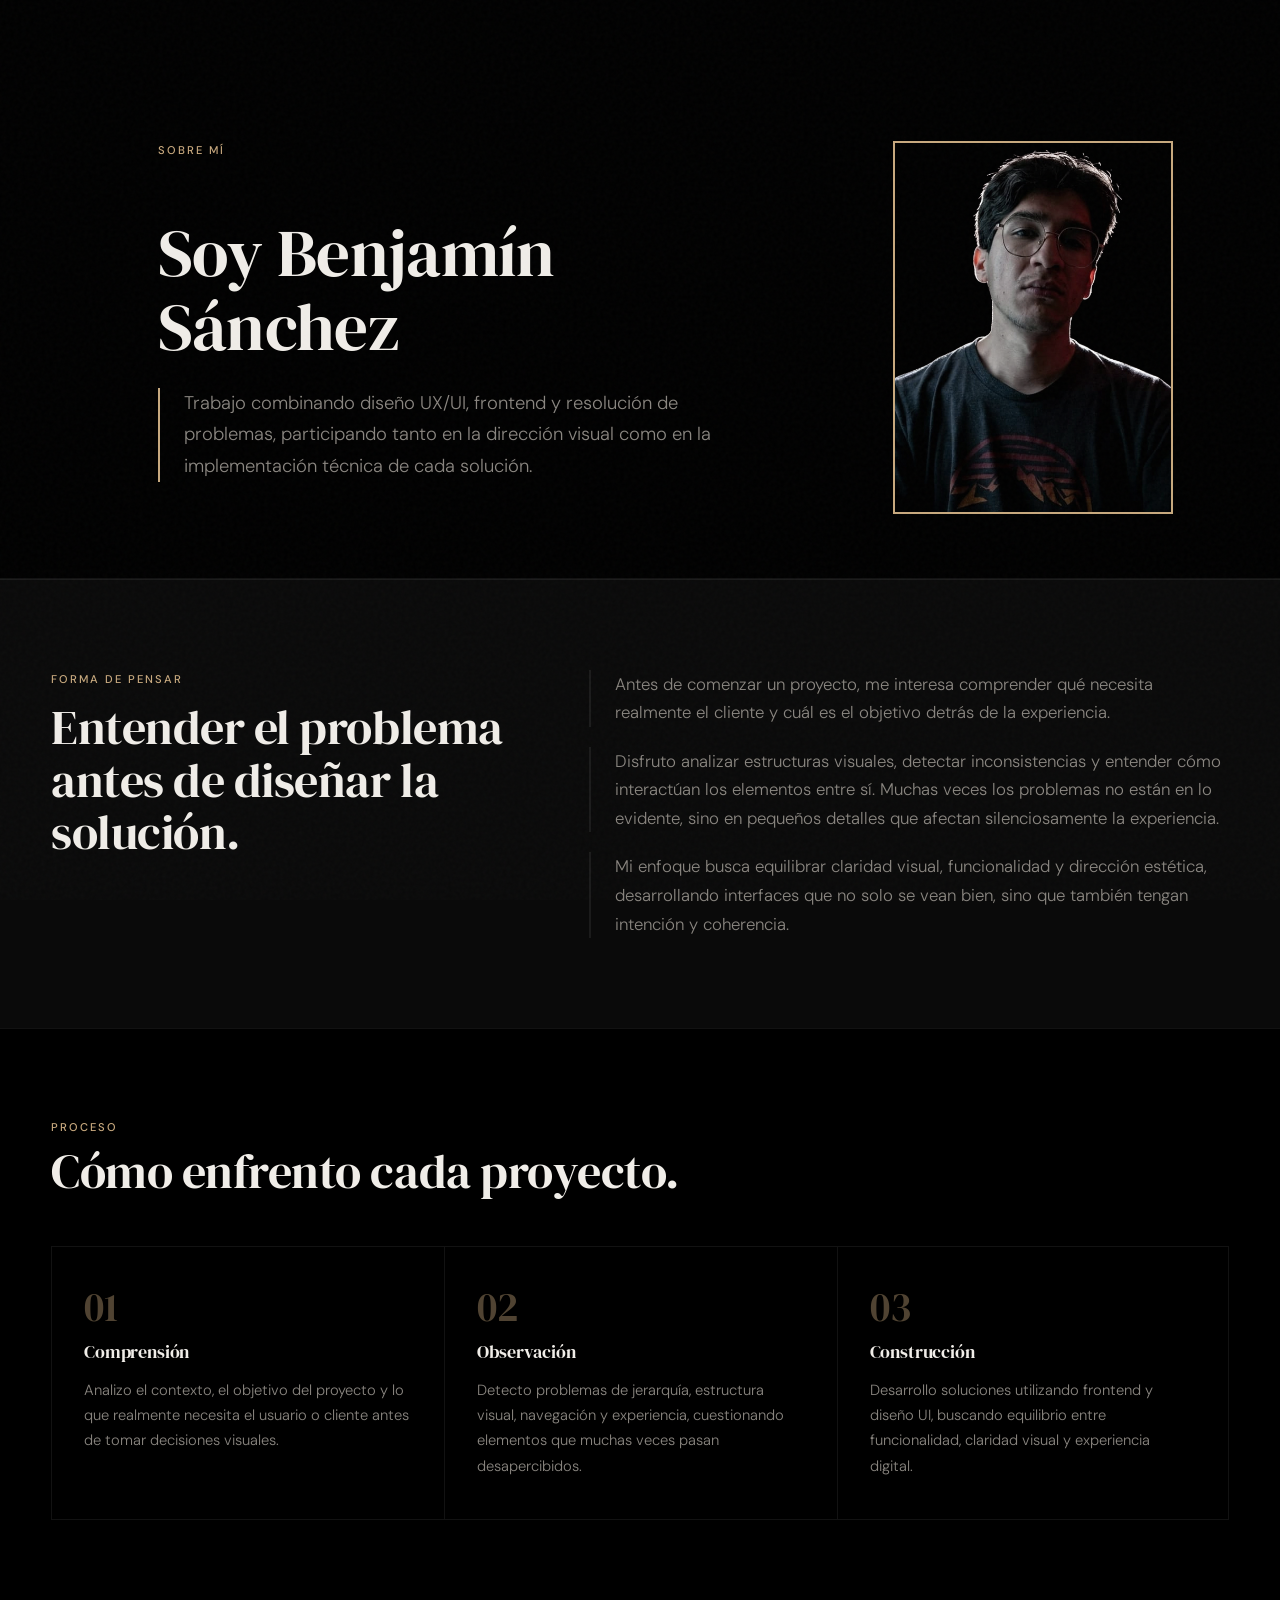
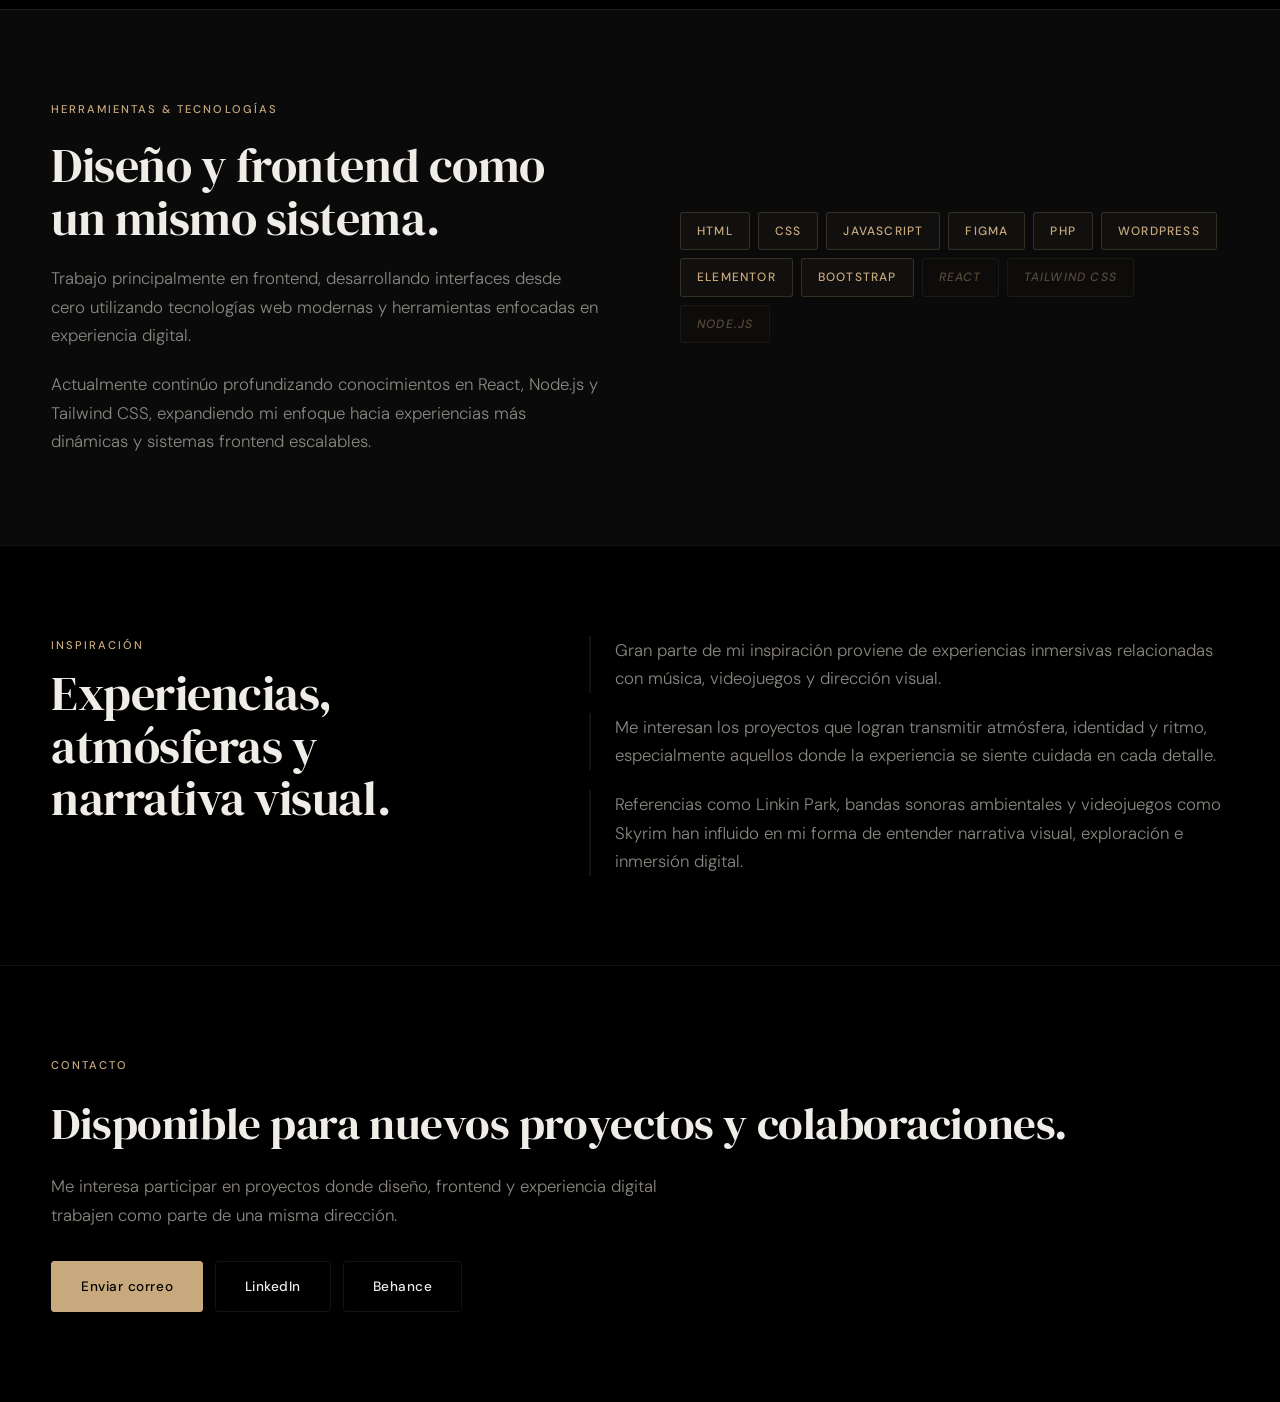
==== commit 5a3b9355: "Revert "React" This reverts commit 8d7cad29b95527a417626796beb57873015042ea." ====
--- a/about.html
+++ b/about.html
@@ -122,9 +122,9 @@
                     <div class="tech-item">WordPress</div>
                     <div class="tech-item">Elementor</div>
                     <div class="tech-item">Bootstrap</div>
-                    <div class="tech-item">React</div>
-                    <div class="tech-item">Node.js</div>
+                    <div class="tech-item tech-item--soon">React</div>
                     <div class="tech-item tech-item--soon">Tailwind CSS</div>
+                    <div class="tech-item tech-item--soon">Node.js</div>
                 </div>
             </div>
         </section>
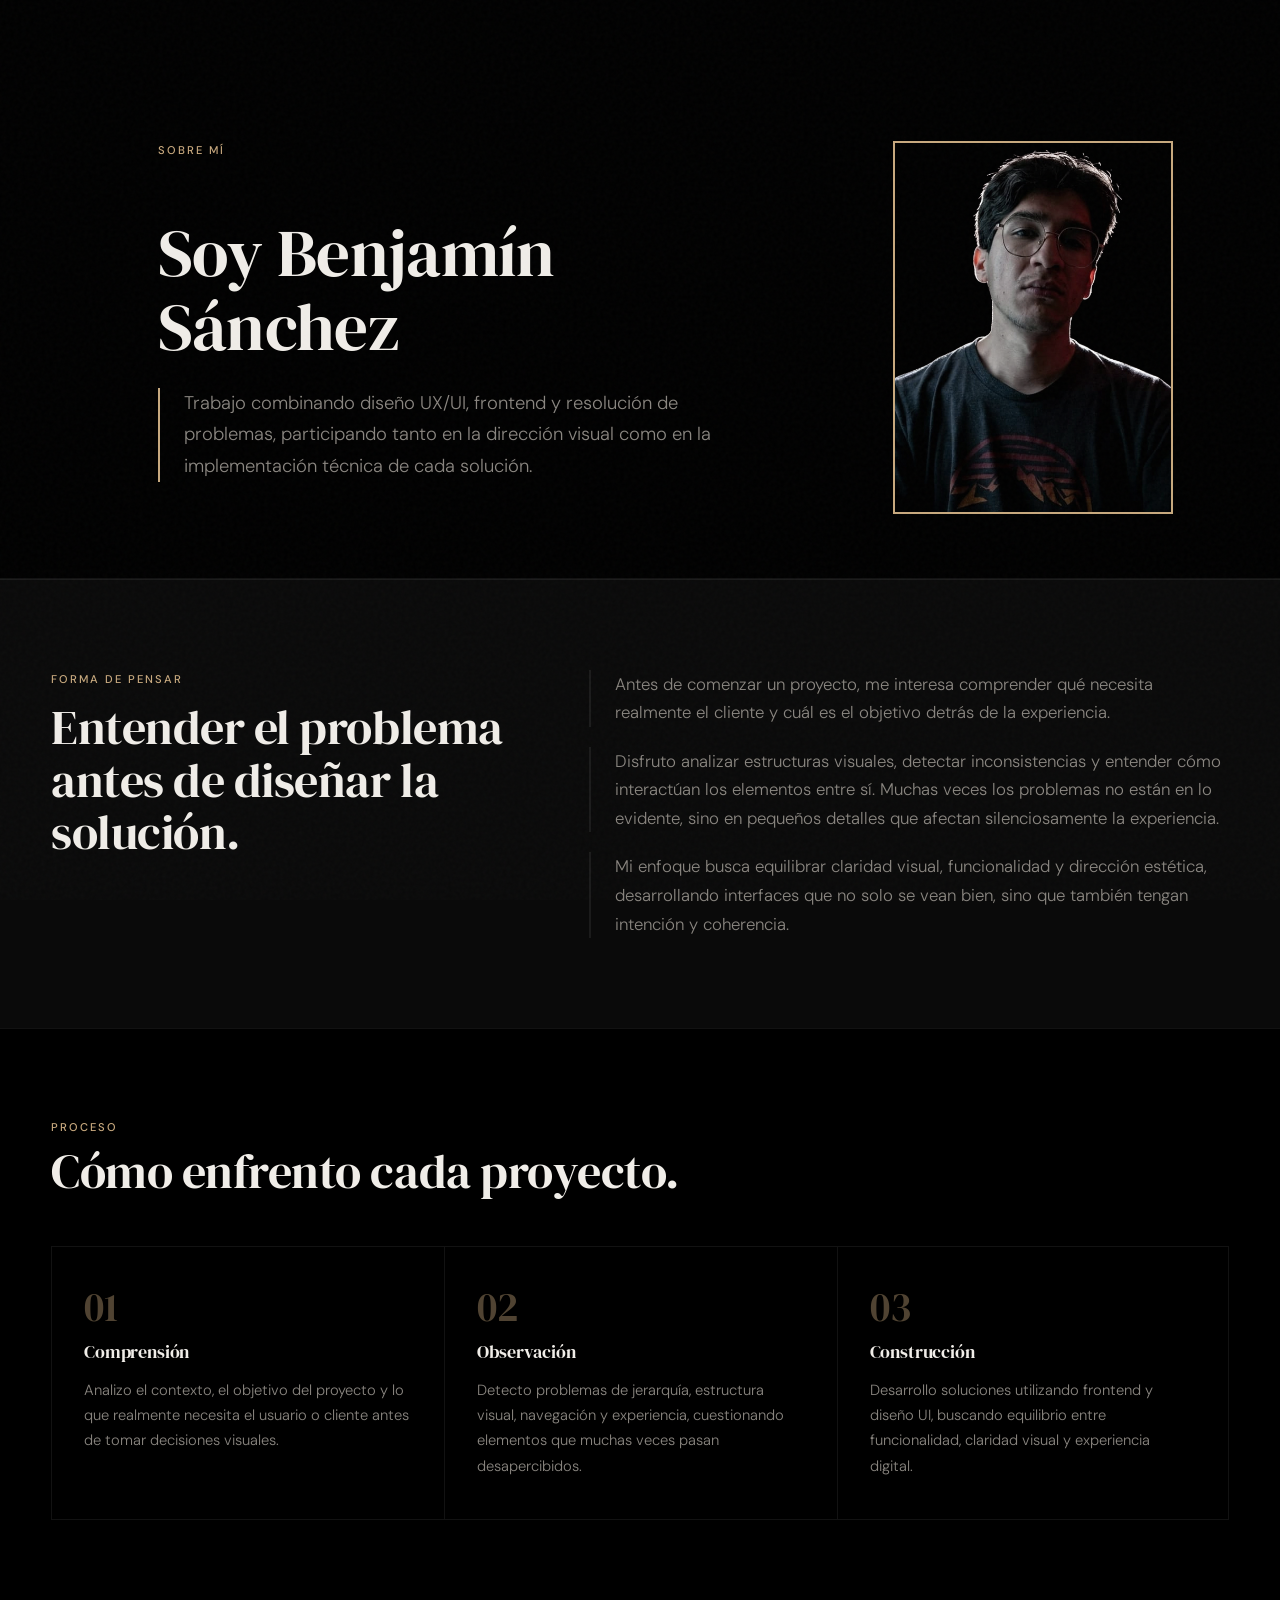
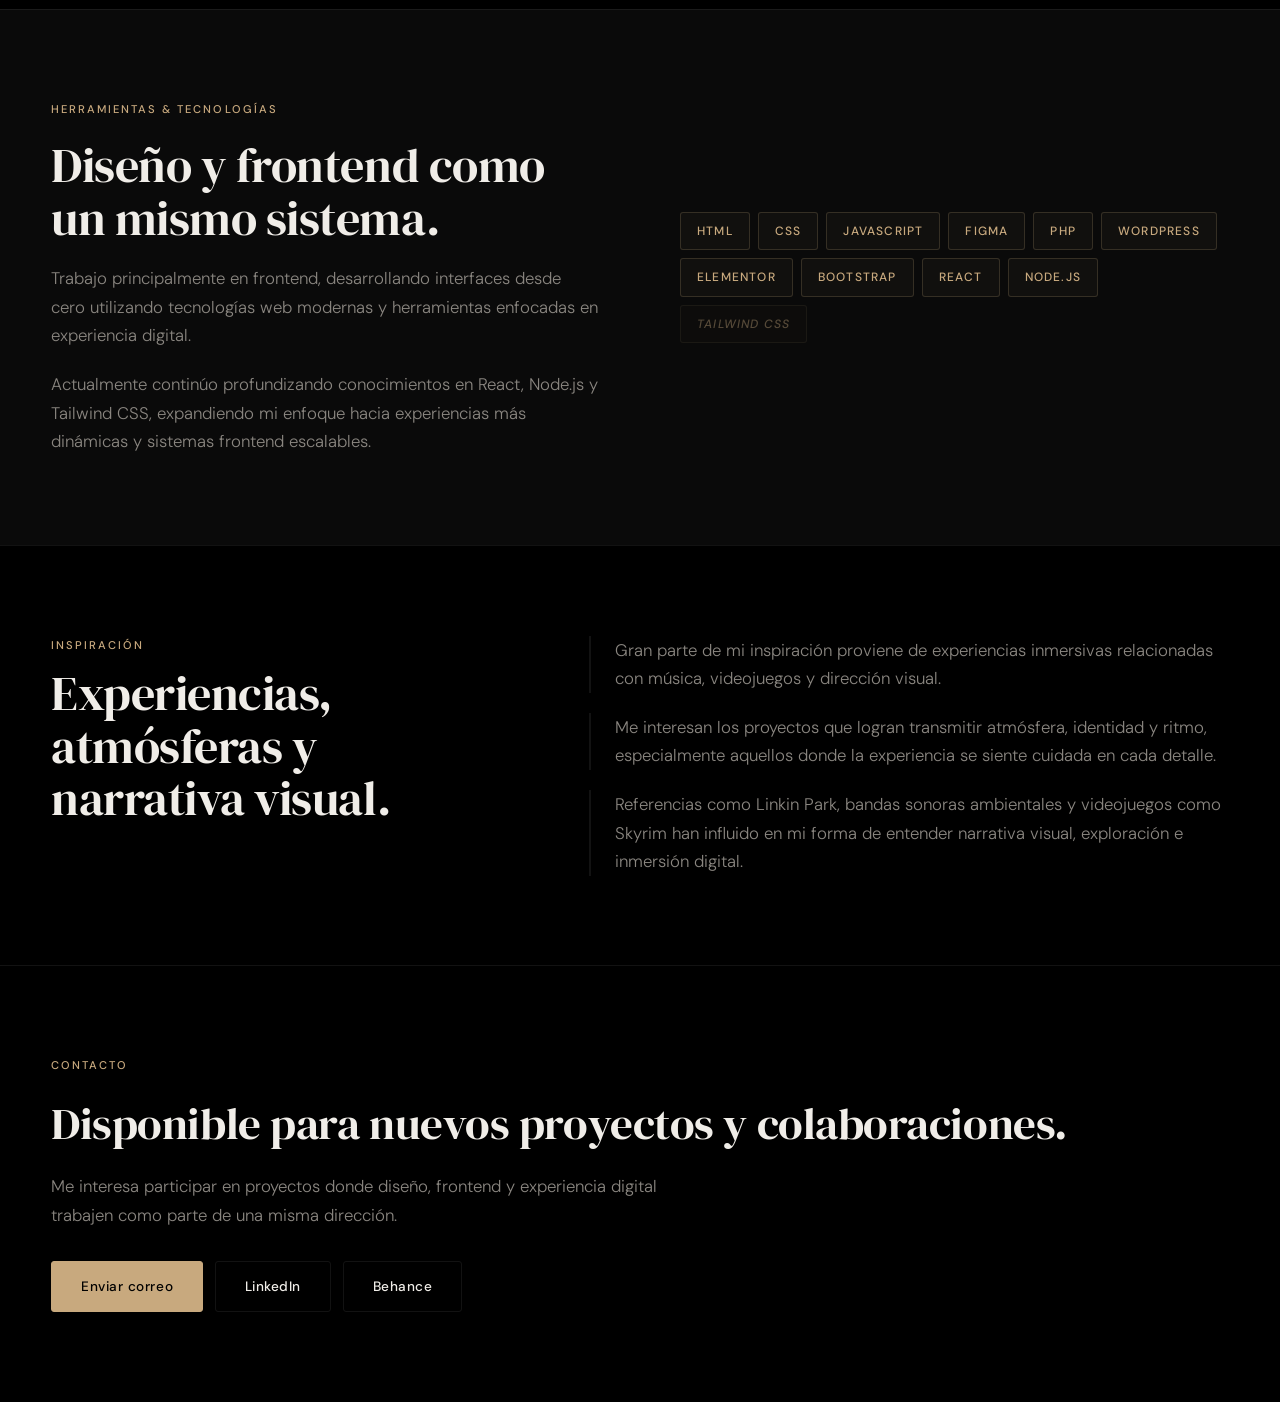
==== commit d60e6579: "zi" ====
--- a/about.html
+++ b/about.html
@@ -122,9 +122,9 @@
                     <div class="tech-item">WordPress</div>
                     <div class="tech-item">Elementor</div>
                     <div class="tech-item">Bootstrap</div>
-                    <div class="tech-item tech-item--soon">React</div>
+                    <div class="tech-item">React</div>
+                    <div class="tech-item">Node.js</div>
                     <div class="tech-item tech-item--soon">Tailwind CSS</div>
-                    <div class="tech-item tech-item--soon">Node.js</div>
                 </div>
             </div>
         </section>
